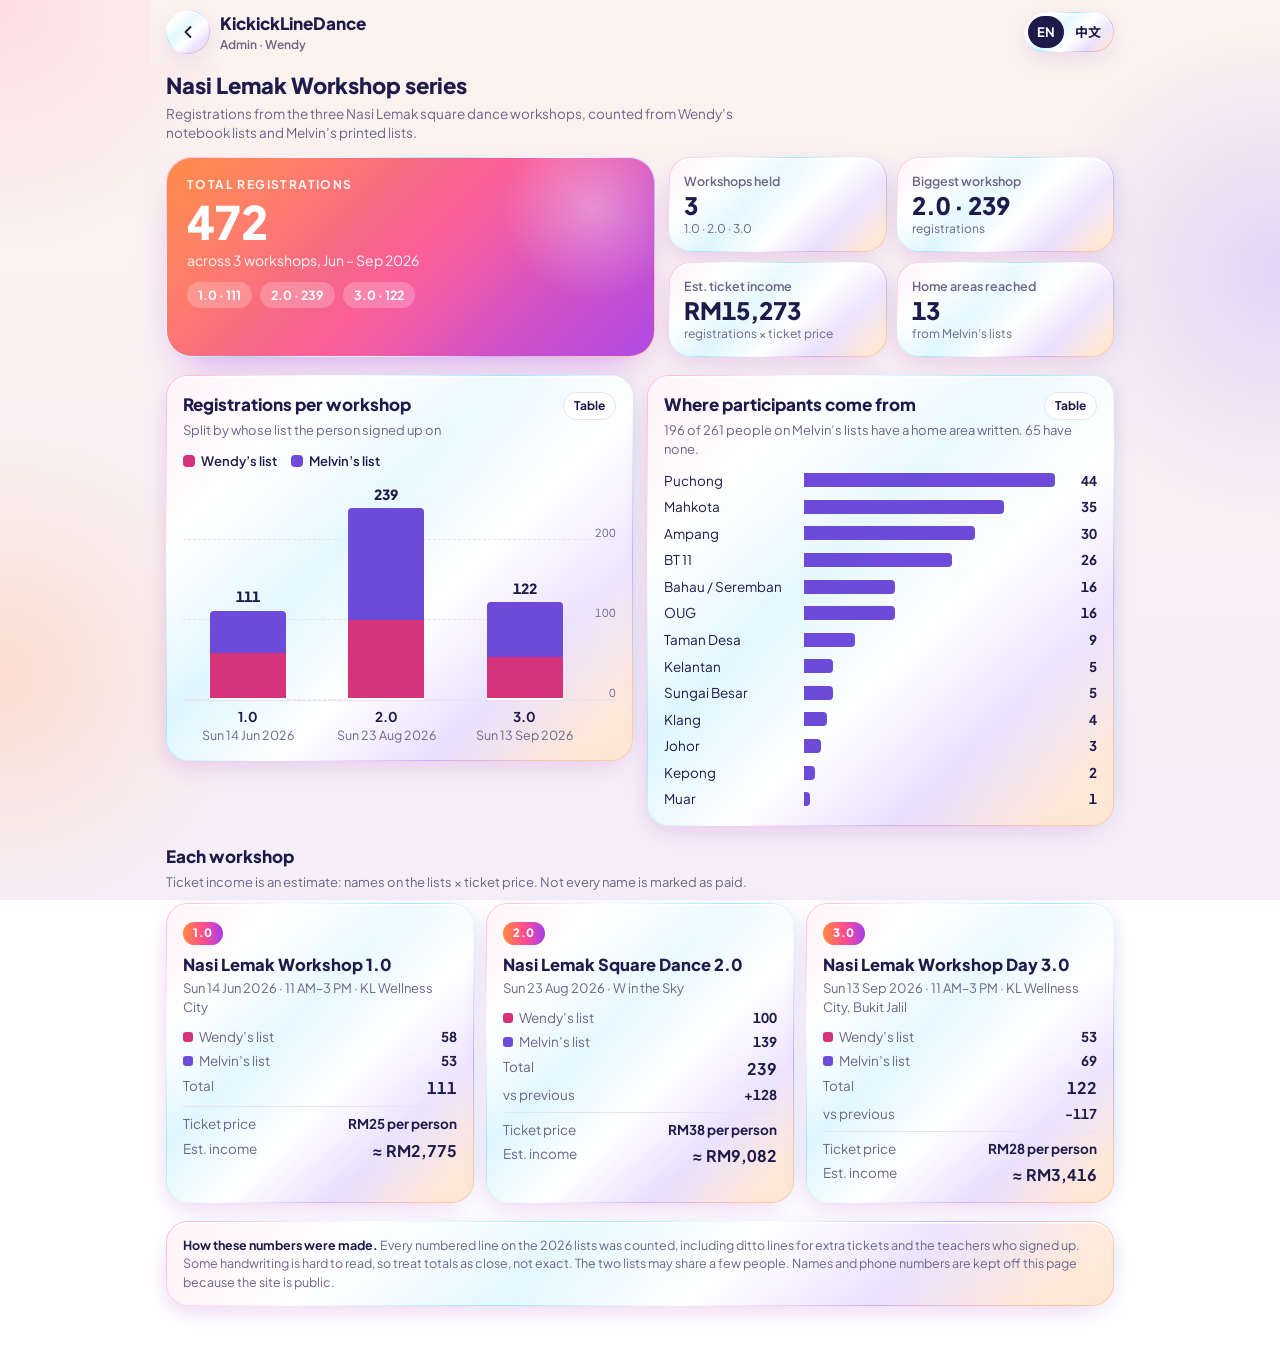
==== admin.html @ 929a5dcd "Admin dashboard: Nasi Lemak workshop series 1.0-3.0" ====
<!doctype html>
<html lang="en">
<head>
<meta charset="utf-8">
<meta name="viewport" content="width=device-width, initial-scale=1, viewport-fit=cover">
<meta name="robots" content="noindex">
<title>Admin · KickickLineDance</title>
<link rel="preconnect" href="https://fonts.googleapis.com">
<link rel="preconnect" href="https://fonts.gstatic.com" crossorigin>
<link href="https://fonts.googleapis.com/css2?family=Plus+Jakarta+Sans:wght@500;600;700;800&family=Noto+Sans+SC:wght@500;700;900&display=swap" rel="stylesheet">
<style>
/* Layout: phone-first admin column (2 columns from 900px); summary first (hero + KPI tiles), then per-event detail, then where people come from. Same glass system as the public site. */
:root{
  --ink:#1E1B4B; --muted:#6B6688; --faint:#E9E2F2;
  --rim:linear-gradient(135deg,#FFB3D6 0%,#fff 20%,#9FE6FF 40%,#fff 58%,#C9B2FF 76%,#FFC9A3 92%);
  --cta:linear-gradient(90deg,#FF8A3D 0%,#FF4F8B 50%,#A63CF0 100%);
  --s1:#D6337A;  /* Wendy's list  */
  --s2:#6D4BD8;  /* Melvin's list */
  --font:"Plus Jakarta Sans","Noto Sans SC","PingFang SC","Microsoft YaHei",system-ui,sans-serif;
}
*{box-sizing:border-box}
[hidden]{display:none!important}
html{-webkit-text-size-adjust:100%}
body{margin:0;color:var(--ink);font-family:var(--font);font-size:15px;line-height:1.45;
  background:
    radial-gradient(360px 360px at 0% 0%,rgba(255,205,215,.55),transparent 70%),
    radial-gradient(360px 360px at 100% 30%,rgba(201,178,255,.45),transparent 70%),
    radial-gradient(360px 360px at 0% 75%,rgba(255,201,163,.45),transparent 70%),
    linear-gradient(#FCF3EE,#F6EEF8);
  background-attachment:fixed;min-height:100vh}
a{color:inherit}
button{font:inherit;color:inherit;cursor:pointer}
button:focus-visible,a:focus-visible,[tabindex]:focus-visible{outline:2px solid #A63CF0;outline-offset:2px}
.app{max-width:980px;margin:0 auto;padding:0 16px 40px}
.glass,.glass-pill{border:1.3px solid transparent;
  background:linear-gradient(165deg,rgba(255,255,255,.86),rgba(255,255,255,.55)) padding-box, var(--rim) border-box;
  -webkit-backdrop-filter:blur(20px) saturate(1.5);backdrop-filter:blur(20px) saturate(1.5);
  box-shadow:inset 0 1.5px 0 0 rgba(255,255,255,.95), 0 8px 24px 0 rgba(139,92,246,.12), -8px 12px 24px -18px rgba(236,72,153,.3), 10px -4px 22px -18px rgba(6,182,212,.3)}
.glass{border-radius:22px}
.glass-pill{border-radius:999px}

header{position:sticky;top:0;z-index:20;padding:calc(10px + env(safe-area-inset-top,0px)) 0 10px;display:flex;align-items:center;gap:10px}
header::before{content:"";position:absolute;inset:0 -16px;z-index:-1;background:linear-gradient(rgba(252,243,238,.9),rgba(252,243,238,.65));-webkit-backdrop-filter:blur(14px);backdrop-filter:blur(14px)}
.back{width:44px;height:44px;display:grid;place-items:center;text-decoration:none;flex-shrink:0}
.brand{flex:1;min-width:0}
.brand b{display:block;font-size:17px;font-weight:800;white-space:nowrap;overflow:hidden;text-overflow:ellipsis}
.brand small{display:block;font-size:12px;color:var(--muted);font-weight:600}
.lang{display:flex;padding:3px;gap:2px;flex-shrink:0}
.lang button{border:0;background:transparent;font-weight:700;font-size:13px;padding:7px 9px;border-radius:999px}
.lang button[aria-pressed="true"]{background:var(--ink);color:#fff}

h1{font-size:22px;margin:6px 0 2px;font-weight:800;text-wrap:balance}
.lede{margin:0 0 14px;color:var(--muted);font-size:13.5px;max-width:62ch}
h2{font-size:17px;margin:0 0 4px;font-weight:800}
.sub{margin:0 0 12px;color:var(--muted);font-size:13px}
section{margin-top:18px}

/* hero number */
.hero{border-radius:26px;padding:18px 20px;color:#fff;position:relative;overflow:hidden;border:1.3px solid transparent;
  background:linear-gradient(135deg,rgba(255,138,61,.92),rgba(255,79,139,.9) 50%,rgba(166,60,240,.9)) padding-box,var(--rim) border-box;
  box-shadow:0 18px 40px -18px rgba(166,60,240,.55)}
.hero::after{content:"";position:absolute;right:-40px;top:-50px;width:200px;height:200px;border-radius:50%;background:radial-gradient(circle,rgba(255,255,255,.35),transparent 65%)}
.hero .k{font-size:12px;font-weight:700;letter-spacing:1.4px;text-transform:uppercase;opacity:.92}
.hero .n{font-size:46px;font-weight:800;line-height:1.05;letter-spacing:-1px;font-variant-numeric:tabular-nums;margin:4px 0}
.hero .d{font-size:14px;opacity:.95;max-width:44ch}
.chips{display:flex;gap:8px;flex-wrap:wrap;margin-top:12px}
.chips span{background:rgba(255,255,255,.22);border-radius:999px;padding:4px 11px;font-size:12.5px;font-weight:700}

.kpis{display:grid;grid-template-columns:repeat(2,minmax(0,1fr));gap:10px;margin-top:12px}
.kpi{padding:14px}
.kpi .t{font-size:12.5px;color:var(--muted);font-weight:600}
.kpi .v{font-size:24px;font-weight:800;font-variant-numeric:tabular-nums;line-height:1.15;margin-top:2px}
.kpi .s{font-size:12px;color:var(--muted)}

/* chart cards */
.card{padding:16px}
.legend{display:flex;gap:14px;flex-wrap:wrap;font-size:13px;font-weight:600;margin:0 0 10px}
.legend i{display:inline-block;width:12px;height:12px;border-radius:4px;margin-right:6px;vertical-align:-1px}
.viewtog{float:right;border:1px solid var(--faint);background:#fff;border-radius:999px;font-size:12px;font-weight:700;padding:4px 10px}

/* stacked columns: registrations per event */
.cols{display:grid;grid-template-columns:repeat(3,1fr);gap:16px;align-items:end;height:220px;padding:0 30px 0 4px;border-bottom:1px solid var(--faint);position:relative}
.cols .grid{position:absolute;left:0;right:0;border-top:1px dashed var(--faint);font-size:11px;color:var(--muted)}
.cols .grid span{position:absolute;right:0;top:-15px;font-variant-numeric:tabular-nums}
.col{display:flex;flex-direction:column;justify-content:flex-end;align-items:stretch;height:100%;position:relative;z-index:1;max-width:76px;margin:0 auto;width:100%}
.col .tot{font-size:14px;font-weight:800;text-align:center;margin-bottom:4px;font-variant-numeric:tabular-nums}
.seg{width:100%;cursor:pointer}
.seg+.seg{border-bottom:2px solid #fff}
.seg.top{border-radius:4px 4px 0 0}
.collabels{display:grid;grid-template-columns:repeat(3,1fr);gap:16px;padding:6px 30px 0 4px;text-align:center;font-size:12.5px}
.collabels b{display:block;font-size:13.5px}
.collabels span{color:var(--muted)}

/* horizontal bars: where people come from */
.bars{display:flex;flex-direction:column;gap:7px}
.bar{display:grid;grid-template-columns:132px 1fr 34px;align-items:center;gap:8px;font-size:13.5px;cursor:default}
.bar .lab{white-space:nowrap;overflow:hidden;text-overflow:ellipsis}
.bar .trk{height:14px;position:relative}
.bar .fill{height:100%;background:var(--s2);border-radius:0 4px 4px 0}
.bar .val{font-weight:700;text-align:right;font-variant-numeric:tabular-nums}
.bar:hover .fill{filter:brightness(1.12)}

/* event cards */
.events{display:grid;grid-template-columns:1fr;gap:12px}
.ev{padding:16px}
.ev .tag{display:inline-block;font-size:11.5px;font-weight:800;color:#fff;background:var(--cta);border-radius:999px;padding:3px 10px;letter-spacing:.5px}
.ev h3{margin:8px 0 2px;font-size:16.5px;font-weight:800}
.ev .meta{font-size:13px;color:var(--muted);margin:0 0 10px}
.ev dl{display:grid;grid-template-columns:1fr auto;gap:5px 10px;margin:0;font-size:13.5px}
.ev dt{color:var(--muted)}
.ev dd{margin:0;font-weight:700;text-align:right;font-variant-numeric:tabular-nums}
.ev dd.big{font-size:16px}
.ev .dot{display:inline-block;width:10px;height:10px;border-radius:3px;margin-right:6px;vertical-align:0}
.ev .rule{grid-column:1/-1;border-top:1px solid var(--faint);margin:2px 0}

table{width:100%;border-collapse:collapse;font-size:13px}
th,td{padding:6px 8px;text-align:right;border-bottom:1px solid var(--faint);font-variant-numeric:tabular-nums}
th:first-child,td:first-child{text-align:left}
.tablewrap{overflow-x:auto}

.note{font-size:12.5px;color:var(--muted);padding:14px 16px;margin-top:18px}
.note b{color:var(--ink)}
.tip{position:fixed;z-index:50;pointer-events:none;background:#1E1B4B;color:#fff;font-size:12.5px;border-radius:10px;padding:7px 10px;box-shadow:0 8px 20px rgba(0,0,0,.2);max-width:220px}
.tip b{display:block}

@media (min-width:900px){
  .top{display:grid;grid-template-columns:1.1fr 1fr;gap:14px;align-items:stretch}
  .top .kpis{margin-top:0}
  .two{display:grid;grid-template-columns:1fr 1fr;gap:14px;align-items:start}
  .events{grid-template-columns:repeat(3,1fr)}
}
</style>
</head>
<body>
<div class="app">
  <header>
    <a class="back glass-pill" href="./" aria-label="Back to site"><svg width="20" height="20" viewBox="0 0 24 24" fill="none" stroke="currentColor" stroke-width="2.2" stroke-linecap="round" stroke-linejoin="round"><path d="m15 18-6-6 6-6"/></svg></a>
    <div class="brand"><b>KickickLineDance</b><small data-t="role"></small></div>
    <div class="lang glass-pill" role="group" aria-label="Language">
      <button type="button" data-lang="en" aria-pressed="true">EN</button>
      <button type="button" data-lang="zh" aria-pressed="false">中文</button>
    </div>
  </header>

  <h1 data-t="title"></h1>
  <p class="lede" data-t="lede"></p>

  <div class="top">
    <div class="hero">
      <div class="k" data-t="heroK"></div>
      <div class="n" id="heroN"></div>
      <div class="d" data-t="heroD"></div>
      <div class="chips" id="heroChips"></div>
    </div>
    <div class="kpis" id="kpis"></div>
  </div>

  <div class="two">
    <section class="card glass" aria-labelledby="c1">
      <button class="viewtog" type="button" id="tog1" data-t="table"></button>
      <h2 id="c1" data-t="c1Title"></h2>
      <p class="sub" data-t="c1Sub"></p>
      <div class="legend" id="leg1"></div>
      <div id="chart1">
        <div class="cols" id="cols"></div>
        <div class="collabels" id="collabels"></div>
      </div>
      <div class="tablewrap" id="table1" hidden></div>
    </section>

    <section class="card glass" aria-labelledby="c2">
      <button class="viewtog" type="button" id="tog2" data-t="table"></button>
      <h2 id="c2" data-t="c2Title"></h2>
      <p class="sub" id="c2Sub"></p>
      <div class="bars" id="bars"></div>
      <div class="tablewrap" id="table2" hidden></div>
    </section>
  </div>

  <section aria-labelledby="c3">
    <h2 id="c3" data-t="c3Title"></h2>
    <p class="sub" data-t="c3Sub"></p>
    <div class="events" id="events"></div>
  </section>

  <div class="note glass" id="note"></div>
</div>
<div class="tip" id="tip" hidden></div>

<script>
(function(){
  /* Counts read from Wendy's handwritten notebooks and Melvin's printed lists (photos sent 2026-10-29).
     Only totals are published here: names and phone numbers stay off this public page. */
  var EVENTS=[
    {id:'1.0',date:'2026-06-14',price:25,wendy:58,melvin:53,
      en:{name:'Nasi Lemak Workshop 1.0',when:'Sun 14 Jun 2026 · 11 AM–3 PM',venue:'KL Wellness City'},
      zh:{name:'辣死你妈 1.0 · 广场舞体验日',when:'2026年6月14日 星期日 · 上午11点–下午3点',venue:'KL Wellness City'}},
    {id:'2.0',date:'2026-08-23',price:38,wendy:100,melvin:139,
      en:{name:'Nasi Lemak Square Dance 2.0',when:'Sun 23 Aug 2026',venue:'W in the Sky'},
      zh:{name:'辣死你妈 2.0 · 广场舞',when:'2026年8月23日 星期日',venue:'W in the Sky'}},
    {id:'3.0',date:'2026-09-13',price:28,wendy:53,melvin:69,
      en:{name:'Nasi Lemak Workshop Day 3.0',when:'Sun 13 Sep 2026 · 11 AM–3 PM',venue:'KL Wellness City, Bukit Jalil'},
      zh:{name:'辣死你妈 3.0 · 广场舞体验日',when:'2026年9月13日 星期日 · 上午11点–下午3点',venue:'KL Wellness City, Bukit Jalil'}}
  ];
  /* Home area column of Melvin's lists (Wendy's notebooks have no area column). */
  var AREAS=[
    {en:'Puchong',zh:'蒲种',n:[24,19,1]},
    {en:'Mahkota',zh:'Mahkota',n:[18,15,2]},
    {en:'Ampang',zh:'安邦',n:[0,15,15]},
    {en:'BT 11',zh:'BT 11',n:[5,12,9]},
    {en:'Bahau / Seremban',zh:'马口 / 芙蓉',n:[0,16,0]},
    {en:'OUG',zh:'OUG',n:[0,8,8]},
    {en:'Taman Desa',zh:'Taman Desa',n:[0,9,0]},
    {en:'Kelantan',zh:'吉兰丹',n:[2,0,3]},
    {en:'Sungai Besar',zh:'双溪比力',n:[0,5,0]},
    {en:'Klang',zh:'巴生',n:[4,0,0]},
    {en:'Johor',zh:'柔佛',n:[0,3,0]},
    {en:'Kepong',zh:'甲洞',n:[0,2,0]},
    {en:'Muar',zh:'麻坡',n:[0,1,0]}
  ];
  var NO_AREA=[0,34,31];

  var T={
    en:{role:'Admin · Wendy',title:'Nasi Lemak Workshop series',lede:'Registrations from the three Nasi Lemak square dance workshops, counted from Wendy’s notebook lists and Melvin’s printed lists.',
      heroK:'Total registrations',heroD:'across 3 workshops, Jun – Sep 2026',
      k1:'Workshops held',k2:'Biggest workshop',k3:'Est. ticket income',k4:'Home areas reached',
      k1s:'1.0 · 2.0 · 3.0',k2s:'registrations',k3s:'registrations × ticket price',k4s:'from Melvin’s lists',
      table:'Table',chart:'Chart',
      c1Title:'Registrations per workshop',c1Sub:'Split by whose list the person signed up on',
      wendy:'Wendy’s list',melvin:'Melvin’s list',total:'Total',event:'Workshop',
      c2Title:'Where participants come from',c2Sub:'{a} of {b} people on Melvin’s lists have a home area written. {c} have none.',area:'Area',people:'People',
      c3Title:'Each workshop',c3Sub:'Ticket income is an estimate: names on the lists × ticket price. Not every name is marked as paid.',
      price:'Ticket price',income:'Est. income',per:'per person',vs:'vs previous',
      note:'<b>How these numbers were made.</b> Every numbered line on the 2026 lists was counted, including ditto lines for extra tickets and the teachers who signed up. Some handwriting is hard to read, so treat totals as close, not exact. The two lists may share a few people. Names and phone numbers are kept off this page because the site is public.'},
    zh:{role:'管理后台 · Wendy',title:'辣死你妈 Nasi Lemak 系列活动',lede:'三场 Nasi Lemak 广场舞体验日的报名人数，根据 Wendy 的手写名单和 Melvin 的打印名单统计。',
      heroK:'总报名人数',heroD:'3 场活动，2026年6月至9月',
      k1:'已办活动',k2:'人数最多的一场',k3:'预计门票收入',k4:'学员来自的地区',
      k1s:'1.0 · 2.0 · 3.0',k2s:'人报名',k3s:'报名人数 × 票价',k4s:'根据 Melvin 的名单',
      table:'表格',chart:'图表',
      c1Title:'每场活动报名人数',c1Sub:'按报名的名单区分',
      wendy:'Wendy 的名单',melvin:'Melvin 的名单',total:'合计',event:'活动',
      c2Title:'学员来自哪里',c2Sub:'Melvin 名单上的 {b} 人中，{a} 人写了地区，{c} 人没写。',area:'地区',people:'人数',
      c3Title:'每场活动',c3Sub:'门票收入为估计：名单人数 × 票价。并非每个名字都已标记付款。',
      price:'票价',income:'预计收入',per:'每人',vs:'比上一场',
      note:'<b>数字怎么算的：</b>2026 年名单上每一行有编号的都算进去，包括多买票的重复行和报名的老师。部分手写字不易辨认，总数接近但不一定完全准确。两份名单可能有少数人重复。因为网站是公开的，名字和电话号码不放在这页。'}
  };
  var st={lang:'en'};
  try{ if(localStorage.getItem('kld_lang')==='zh') st.lang='zh'; }catch(e){}
  var fmt=function(n){ return n.toLocaleString('en-MY'); };
  function el(tag,cls,txt){ var e=document.createElement(tag); if(cls) e.className=cls; if(txt!=null) e.textContent=txt; return e; }
  var tip=document.getElementById('tip');
  function showTip(e,html){ tip.innerHTML=html; tip.hidden=false; var x=(e.clientX||0)+14, y=(e.clientY||0)+14; if(x+230>innerWidth) x=innerWidth-236; tip.style.left=x+'px'; tip.style.top=y+'px'; }
  function hideTip(){ tip.hidden=true; }
  function hover(node,html){
    node.addEventListener('mousemove',function(e){ showTip(e,html()); });
    node.addEventListener('mouseleave',hideTip);
    node.addEventListener('click',function(e){ showTip(e,html()); setTimeout(hideTip,2200); });
  }

  function render(){
    var t=T[st.lang]; document.documentElement.lang=st.lang==='zh'?'zh':'en';
    document.querySelectorAll('[data-t]').forEach(function(e){ e.textContent=t[e.getAttribute('data-t')]; });
    document.querySelectorAll('[data-lang]').forEach(function(b){ b.setAttribute('aria-pressed', b.dataset.lang===st.lang); });
    document.getElementById('note').innerHTML=t.note;

    var tot=EVENTS.map(function(e){ return e.wendy+e.melvin; });
    var grand=tot.reduce(function(a,b){return a+b;},0);
    var income=EVENTS.map(function(e,i){ return tot[i]*e.price; });
    var incomeAll=income.reduce(function(a,b){return a+b;},0);
    var big=tot.indexOf(Math.max.apply(null,tot));

    document.getElementById('heroN').textContent=fmt(grand);
    var hc=document.getElementById('heroChips'); hc.innerHTML='';
    EVENTS.forEach(function(e,i){ hc.appendChild(el('span',null,e.id+' · '+tot[i])); });

    var K=document.getElementById('kpis'); K.innerHTML='';
    [[t.k1,'3',t.k1s],[t.k2,EVENTS[big].id+' · '+tot[big],t.k2s],[t.k3,'RM'+fmt(incomeAll),t.k3s],[t.k4,String(AREAS.length),t.k4s]].forEach(function(k){
      var d=el('div','kpi glass'); d.appendChild(el('div','t',k[0])); d.appendChild(el('div','v',k[1])); d.appendChild(el('div','s',k[2])); K.appendChild(d);
    });

    /* chart 1: stacked columns */
    var leg=document.getElementById('leg1'); leg.innerHTML='';
    [['--s1',t.wendy],['--s2',t.melvin]].forEach(function(l){ var s=el('span'); var i=el('i'); i.style.background='var('+l[0]+')'; s.appendChild(i); s.appendChild(document.createTextNode(l[1])); leg.appendChild(s); });
    var max=250, cols=document.getElementById('cols'); cols.innerHTML='';
    [0,100,200].forEach(function(v){ var g=el('div','grid'); g.style.bottom=(v/max*200)+'px'; g.appendChild(el('span',null,v)); cols.appendChild(g); });
    EVENTS.forEach(function(e,i){
      var c=el('div','col'); c.appendChild(el('div','tot',tot[i]));
      var h=200; /* px of plot under the label */
      var top=el('div','seg top'); top.style.background='var(--s2)'; top.style.height=(e.melvin/max*h)+'px';
      var bot=el('div','seg'); bot.style.background='var(--s1)'; bot.style.height=(e.wendy/max*h)+'px';
      [top,bot].forEach(function(s){ hover(s,function(){ return '<b>'+e[st.lang].name+'</b>'+t.wendy+': '+e.wendy+'<br>'+t.melvin+': '+e.melvin+'<br>'+t.total+': '+tot[i]; }); });
      c.appendChild(top); c.appendChild(bot); cols.appendChild(c);
    });
    var cl=document.getElementById('collabels'); cl.innerHTML='';
    EVENTS.forEach(function(e){ var d=el('div'); d.appendChild(el('b',null,e.id)); d.appendChild(el('span',null,e[st.lang].when.split(' · ')[0])); cl.appendChild(d); });
    var tb1='<table><thead><tr><th>'+t.event+'</th><th>'+t.wendy+'</th><th>'+t.melvin+'</th><th>'+t.total+'</th></tr></thead><tbody>'+
      EVENTS.map(function(e,i){ return '<tr><td>'+e.id+'</td><td>'+e.wendy+'</td><td>'+e.melvin+'</td><td><b>'+tot[i]+'</b></td></tr>'; }).join('')+
      '<tr><td><b>'+t.total+'</b></td><td>'+EVENTS.reduce(function(a,e){return a+e.wendy;},0)+'</td><td>'+EVENTS.reduce(function(a,e){return a+e.melvin;},0)+'</td><td><b>'+grand+'</b></td></tr></tbody></table>';
    document.getElementById('table1').innerHTML=tb1;

    /* chart 2: horizontal bars, sorted */
    var rows=AREAS.map(function(a){ return {a:a,n:a.n[0]+a.n[1]+a.n[2]}; }).sort(function(x,y){ return y.n-x.n; });
    var withArea=rows.reduce(function(s,r){return s+r.n;},0), none=NO_AREA.reduce(function(a,b){return a+b;},0);
    document.getElementById('c2Sub').textContent=t.c2Sub.replace('{a}',withArea).replace('{b}',withArea+none).replace('{c}',none);
    var B=document.getElementById('bars'); B.innerHTML=''; var top=rows[0].n;
    rows.forEach(function(r){
      var row=el('div','bar'); row.appendChild(el('span','lab',r.a[st.lang]));
      var trk=el('span','trk'); var f=el('span','fill'); f.style.width=Math.max(2,r.n/top*100)+'%'; f.style.display='block'; trk.appendChild(f); row.appendChild(trk);
      row.appendChild(el('span','val',r.n));
      hover(row,function(){ return '<b>'+r.a[st.lang]+'</b>1.0: '+r.a.n[0]+' · 2.0: '+r.a.n[1]+' · 3.0: '+r.a.n[2]; });
      B.appendChild(row);
    });
    document.getElementById('table2').innerHTML='<table><thead><tr><th>'+t.area+'</th><th>1.0</th><th>2.0</th><th>3.0</th><th>'+t.people+'</th></tr></thead><tbody>'+
      rows.map(function(r){ return '<tr><td>'+r.a[st.lang]+'</td><td>'+r.a.n[0]+'</td><td>'+r.a.n[1]+'</td><td>'+r.a.n[2]+'</td><td><b>'+r.n+'</b></td></tr>'; }).join('')+'</tbody></table>';

    /* event cards */
    var E=document.getElementById('events'); E.innerHTML='';
    EVENTS.forEach(function(e,i){
      var d=e[st.lang], c=el('div','ev glass');
      c.appendChild(el('span','tag',e.id));
      c.appendChild(el('h3',null,d.name));
      c.appendChild(el('p','meta',d.when+' · '+d.venue));
      var dl=el('dl');
      function row(k,v,cls,dot){ var dt=el('dt'); if(dot){ var s=el('span','dot'); s.style.background='var('+dot+')'; dt.appendChild(s); } dt.appendChild(document.createTextNode(k)); dl.appendChild(dt); dl.appendChild(el('dd',cls||null,v)); }
      row(t.wendy,e.wendy,null,'--s1');
      row(t.melvin,e.melvin,null,'--s2');
      row(t.total,tot[i],'big');
      if(i>0){ var diff=tot[i]-tot[i-1]; row(t.vs,(diff>0?'+':'')+diff); }
      var r=el('div','rule'); dl.appendChild(r);
      row(t.price,'RM'+e.price+' '+t.per);
      row(t.income,'≈ RM'+fmt(income[i]),'big');
      c.appendChild(dl); E.appendChild(c);
    });
    setTog('tog1','chart1','table1'); setTog('tog2','bars','table2');
    try{ localStorage.setItem('kld_lang',st.lang); }catch(e){}
  }
  var showTable={tog1:false,tog2:false};
  function setTog(btn,chart,table){
    var b=document.getElementById(btn), on=showTable[btn];
    document.getElementById(chart).hidden=on; document.getElementById(table).hidden=!on;
    b.textContent=on?T[st.lang].chart:T[st.lang].table; b.setAttribute('aria-pressed',on);
  }
  ['tog1','tog2'].forEach(function(id){ document.getElementById(id).addEventListener('click',function(){ showTable[id]=!showTable[id]; setTog(id,id==='tog1'?'chart1':'bars',id==='tog1'?'table1':'table2'); }); });
  document.querySelectorAll('[data-lang]').forEach(function(b){ b.addEventListener('click',function(){ st.lang=b.dataset.lang; render(); }); });
  render();
})();
</script>
</body>
</html>
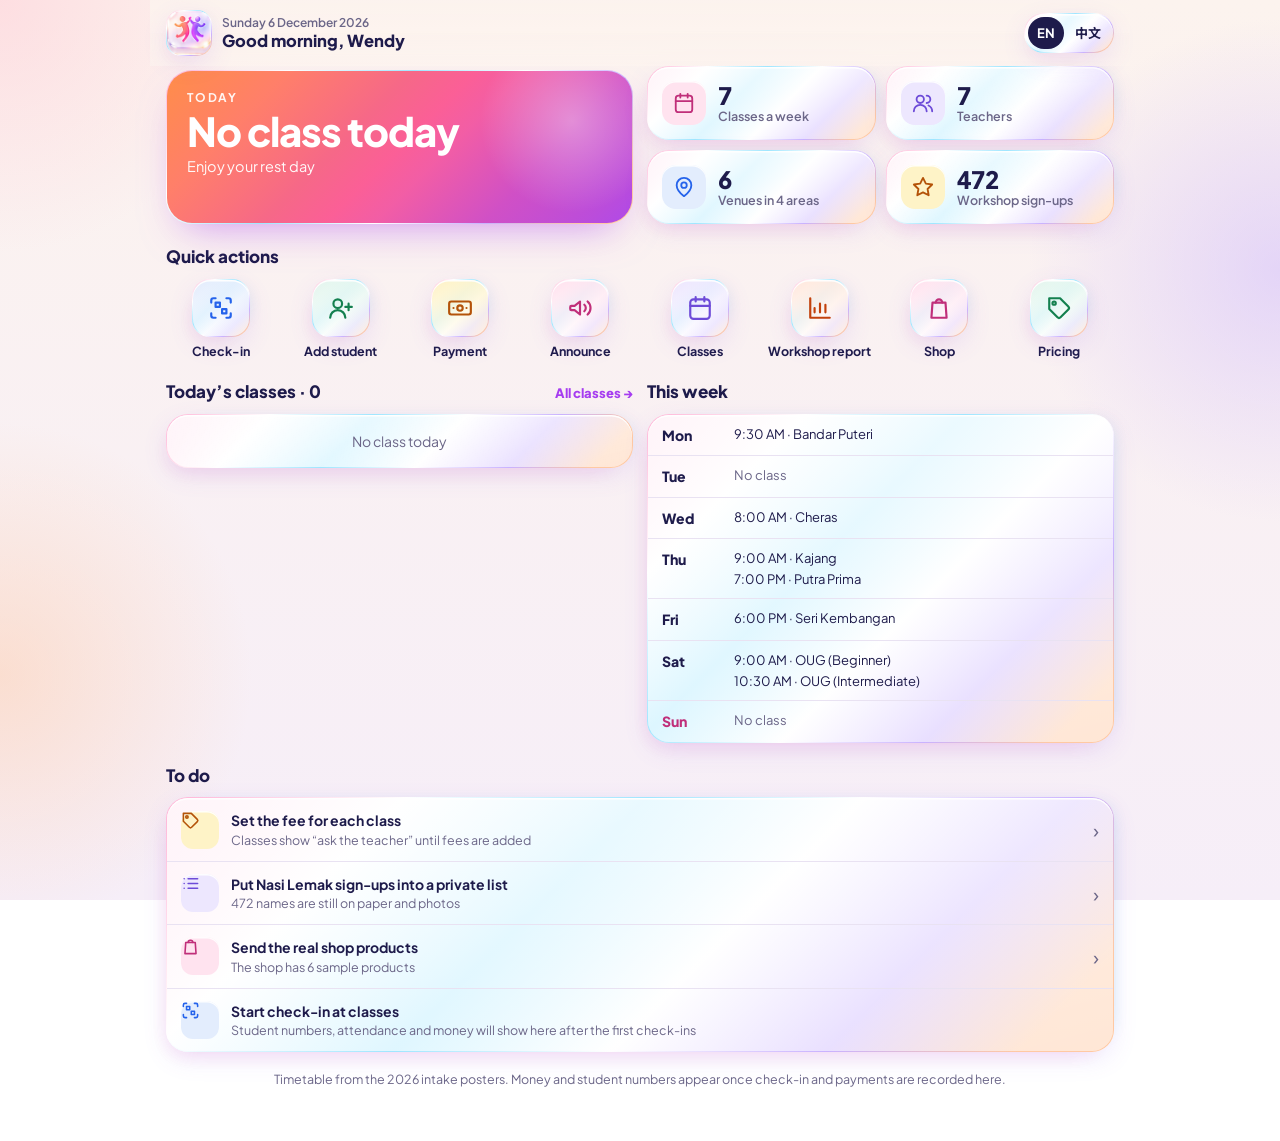
==== commit af01bc17: "Everyday admin dashboard; workshop report moved to events.html" ====
--- a/admin.html
+++ b/admin.html
@@ -9,13 +9,12 @@
 <link rel="preconnect" href="https://fonts.gstatic.com" crossorigin>
 <link href="https://fonts.googleapis.com/css2?family=Plus+Jakarta+Sans:wght@500;600;700;800&family=Noto+Sans+SC:wght@500;700;900&display=swap" rel="stylesheet">
 <style>
-/* Layout: phone-first admin column (2 columns from 900px); summary first (hero + KPI tiles), then per-event detail, then where people come from. Same glass system as the public site. */
+/* Layout: Wendy's everyday admin home, phone first (2 columns from 900px): today hero → key numbers → quick actions → today's classes → this week → to-do. Same glass system as the public site. */
 :root{
   --ink:#1E1B4B; --muted:#6B6688; --faint:#E9E2F2;
   --rim:linear-gradient(135deg,#FFB3D6 0%,#fff 20%,#9FE6FF 40%,#fff 58%,#C9B2FF 76%,#FFC9A3 92%);
   --cta:linear-gradient(90deg,#FF8A3D 0%,#FF4F8B 50%,#A63CF0 100%);
-  --s1:#D6337A;  /* Wendy's list  */
-  --s2:#6D4BD8;  /* Melvin's list */
+  --good:#1FA971; --goodbg:#E3F6EE; --live:#2563EB; --livebg:#E3EDFD; --warn:#B45309; --warnbg:#FEF3C7;
   --font:"Plus Jakarta Sans","Noto Sans SC","PingFang SC","Microsoft YaHei",system-ui,sans-serif;
 }
 *{box-sizing:border-box}
@@ -30,7 +29,7 @@
   background-attachment:fixed;min-height:100vh}
 a{color:inherit}
 button{font:inherit;color:inherit;cursor:pointer}
-button:focus-visible,a:focus-visible,[tabindex]:focus-visible{outline:2px solid #A63CF0;outline-offset:2px}
+button:focus-visible,a:focus-visible{outline:2px solid #A63CF0;outline-offset:2px}
 .app{max-width:980px;margin:0 auto;padding:0 16px 40px}
 .glass,.glass-pill{border:1.3px solid transparent;
   background:linear-gradient(165deg,rgba(255,255,255,.86),rgba(255,255,255,.55)) padding-box, var(--rim) border-box;
@@ -41,306 +40,253 @@
 
 header{position:sticky;top:0;z-index:20;padding:calc(10px + env(safe-area-inset-top,0px)) 0 10px;display:flex;align-items:center;gap:10px}
 header::before{content:"";position:absolute;inset:0 -16px;z-index:-1;background:linear-gradient(rgba(252,243,238,.9),rgba(252,243,238,.65));-webkit-backdrop-filter:blur(14px);backdrop-filter:blur(14px)}
-.back{width:44px;height:44px;display:grid;place-items:center;text-decoration:none;flex-shrink:0}
-.brand{flex:1;min-width:0}
-.brand b{display:block;font-size:17px;font-weight:800;white-space:nowrap;overflow:hidden;text-overflow:ellipsis}
-.brand small{display:block;font-size:12px;color:var(--muted);font-weight:600}
+.logo{width:46px;height:46px;border-radius:15px;overflow:hidden;flex-shrink:0;display:block}
+.logo img{width:100%;height:100%;object-fit:cover}
+.who{flex:1;min-width:0}
+.who small{display:block;font-size:12px;color:var(--muted);font-weight:600}
+.who b{display:block;font-size:16.5px;font-weight:800;line-height:1.25}
 .lang{display:flex;padding:3px;gap:2px;flex-shrink:0}
 .lang button{border:0;background:transparent;font-weight:700;font-size:13px;padding:7px 9px;border-radius:999px}
 .lang button[aria-pressed="true"]{background:var(--ink);color:#fff}
 
-h1{font-size:22px;margin:6px 0 2px;font-weight:800;text-wrap:balance}
-.lede{margin:0 0 14px;color:var(--muted);font-size:13.5px;max-width:62ch}
-h2{font-size:17px;margin:0 0 4px;font-weight:800}
-.sub{margin:0 0 12px;color:var(--muted);font-size:13px}
-section{margin-top:18px}
-
-/* hero number */
-.hero{border-radius:26px;padding:18px 20px;color:#fff;position:relative;overflow:hidden;border:1.3px solid transparent;
+section{margin-top:20px}
+.sh{display:flex;align-items:baseline;justify-content:space-between;margin-bottom:10px;gap:10px}
+.sh h2{font-size:17px;margin:0;font-weight:800}
+.sh a{font-size:13px;font-weight:800;color:#A63CF0;text-decoration:none;white-space:nowrap}
+
+/* today hero */
+.hero{border-radius:26px;padding:18px 20px;color:#fff;position:relative;overflow:hidden;border:1.3px solid transparent;margin-top:4px;
   background:linear-gradient(135deg,rgba(255,138,61,.92),rgba(255,79,139,.9) 50%,rgba(166,60,240,.9)) padding-box,var(--rim) border-box;
   box-shadow:0 18px 40px -18px rgba(166,60,240,.55)}
 .hero::after{content:"";position:absolute;right:-40px;top:-50px;width:200px;height:200px;border-radius:50%;background:radial-gradient(circle,rgba(255,255,255,.35),transparent 65%)}
 .hero .k{font-size:12px;font-weight:700;letter-spacing:1.4px;text-transform:uppercase;opacity:.92}
-.hero .n{font-size:46px;font-weight:800;line-height:1.05;letter-spacing:-1px;font-variant-numeric:tabular-nums;margin:4px 0}
-.hero .d{font-size:14px;opacity:.95;max-width:44ch}
-.chips{display:flex;gap:8px;flex-wrap:wrap;margin-top:12px}
-.chips span{background:rgba(255,255,255,.22);border-radius:999px;padding:4px 11px;font-size:12.5px;font-weight:700}
+.hero .n{font-size:40px;font-weight:800;line-height:1.05;letter-spacing:-1px;margin:4px 0;font-variant-numeric:tabular-nums}
+.hero .d{font-size:14.5px;opacity:.96;position:relative}
+.hero .next{margin-top:12px;display:inline-flex;gap:8px;align-items:center;background:rgba(255,255,255,.22);border-radius:999px;padding:6px 12px;font-size:13px;font-weight:700;position:relative}
 
 .kpis{display:grid;grid-template-columns:repeat(2,minmax(0,1fr));gap:10px;margin-top:12px}
-.kpi{padding:14px}
-.kpi .t{font-size:12.5px;color:var(--muted);font-weight:600}
-.kpi .v{font-size:24px;font-weight:800;font-variant-numeric:tabular-nums;line-height:1.15;margin-top:2px}
-.kpi .s{font-size:12px;color:var(--muted)}
-
-/* chart cards */
-.card{padding:16px}
-.legend{display:flex;gap:14px;flex-wrap:wrap;font-size:13px;font-weight:600;margin:0 0 10px}
-.legend i{display:inline-block;width:12px;height:12px;border-radius:4px;margin-right:6px;vertical-align:-1px}
-.viewtog{float:right;border:1px solid var(--faint);background:#fff;border-radius:999px;font-size:12px;font-weight:700;padding:4px 10px}
-
-/* stacked columns: registrations per event */
-.cols{display:grid;grid-template-columns:repeat(3,1fr);gap:16px;align-items:end;height:220px;padding:0 30px 0 4px;border-bottom:1px solid var(--faint);position:relative}
-.cols .grid{position:absolute;left:0;right:0;border-top:1px dashed var(--faint);font-size:11px;color:var(--muted)}
-.cols .grid span{position:absolute;right:0;top:-15px;font-variant-numeric:tabular-nums}
-.col{display:flex;flex-direction:column;justify-content:flex-end;align-items:stretch;height:100%;position:relative;z-index:1;max-width:76px;margin:0 auto;width:100%}
-.col .tot{font-size:14px;font-weight:800;text-align:center;margin-bottom:4px;font-variant-numeric:tabular-nums}
-.seg{width:100%;cursor:pointer}
-.seg+.seg{border-bottom:2px solid #fff}
-.seg.top{border-radius:4px 4px 0 0}
-.collabels{display:grid;grid-template-columns:repeat(3,1fr);gap:16px;padding:6px 30px 0 4px;text-align:center;font-size:12.5px}
-.collabels b{display:block;font-size:13.5px}
-.collabels span{color:var(--muted)}
-
-/* horizontal bars: where people come from */
-.bars{display:flex;flex-direction:column;gap:7px}
-.bar{display:grid;grid-template-columns:132px 1fr 34px;align-items:center;gap:8px;font-size:13.5px;cursor:default}
-.bar .lab{white-space:nowrap;overflow:hidden;text-overflow:ellipsis}
-.bar .trk{height:14px;position:relative}
-.bar .fill{height:100%;background:var(--s2);border-radius:0 4px 4px 0}
-.bar .val{font-weight:700;text-align:right;font-variant-numeric:tabular-nums}
-.bar:hover .fill{filter:brightness(1.12)}
-
-/* event cards */
-.events{display:grid;grid-template-columns:1fr;gap:12px}
-.ev{padding:16px}
-.ev .tag{display:inline-block;font-size:11.5px;font-weight:800;color:#fff;background:var(--cta);border-radius:999px;padding:3px 10px;letter-spacing:.5px}
-.ev h3{margin:8px 0 2px;font-size:16.5px;font-weight:800}
-.ev .meta{font-size:13px;color:var(--muted);margin:0 0 10px}
-.ev dl{display:grid;grid-template-columns:1fr auto;gap:5px 10px;margin:0;font-size:13.5px}
-.ev dt{color:var(--muted)}
-.ev dd{margin:0;font-weight:700;text-align:right;font-variant-numeric:tabular-nums}
-.ev dd.big{font-size:16px}
-.ev .dot{display:inline-block;width:10px;height:10px;border-radius:3px;margin-right:6px;vertical-align:0}
-.ev .rule{grid-column:1/-1;border-top:1px solid var(--faint);margin:2px 0}
-
-table{width:100%;border-collapse:collapse;font-size:13px}
-th,td{padding:6px 8px;text-align:right;border-bottom:1px solid var(--faint);font-variant-numeric:tabular-nums}
-th:first-child,td:first-child{text-align:left}
-.tablewrap{overflow-x:auto}
-
-.note{font-size:12.5px;color:var(--muted);padding:14px 16px;margin-top:18px}
-.note b{color:var(--ink)}
-.tip{position:fixed;z-index:50;pointer-events:none;background:#1E1B4B;color:#fff;font-size:12.5px;border-radius:10px;padding:7px 10px;box-shadow:0 8px 20px rgba(0,0,0,.2);max-width:220px}
-.tip b{display:block}
+.kpi{padding:14px;display:flex;gap:12px;align-items:center;text-decoration:none}
+.ic{width:44px;height:44px;border-radius:14px;display:grid;place-items:center;flex-shrink:0;box-shadow:inset 0 1.5px 0 rgba(255,255,255,.9)}
+.ic svg{width:22px;height:22px}
+.kpi .v{font-size:24px;font-weight:800;line-height:1.1;font-variant-numeric:tabular-nums}
+.kpi .t{font-size:12.5px;color:var(--muted);font-weight:600;line-height:1.3}
+
+/* quick actions */
+.qa{display:grid;grid-template-columns:repeat(4,minmax(0,1fr));gap:10px}
+.qa a,.qa button{border:0;background:transparent;text-decoration:none;display:flex;flex-direction:column;align-items:center;gap:7px;font-size:12.5px;font-weight:700;text-align:center;line-height:1.25;padding:0}
+.qa .tile{width:58px;height:58px;border-radius:18px;display:grid;place-items:center;border:1.3px solid transparent}
+.qa .tile svg{width:26px;height:26px}
+
+/* class lists */
+.list{display:flex;flex-direction:column}
+.row{display:grid;grid-template-columns:62px 1fr auto;gap:10px;align-items:center;padding:12px 14px;border-bottom:1px solid var(--faint)}
+.row:last-child{border-bottom:0}
+.time{text-align:center;line-height:1.1}
+.time b{display:block;font-size:16px;font-variant-numeric:tabular-nums}
+.time span{font-size:11.5px;color:var(--muted)}
+.cls{min-width:0}
+.cls b{display:block;font-size:14.5px;line-height:1.3}
+.cls span{display:block;font-size:12.5px;color:var(--muted);white-space:nowrap;overflow:hidden;text-overflow:ellipsis}
+.st{font-size:12px;font-weight:800;border-radius:999px;padding:4px 10px;white-space:nowrap}
+.st.done{background:#EEEAF4;color:var(--muted)}
+.st.live{background:var(--goodbg);color:var(--good)}
+.st.soon{background:var(--livebg);color:var(--live)}
+.empty{padding:16px;color:var(--muted);font-size:14px;text-align:center}
+
+.week .day{padding:10px 14px;border-bottom:1px solid var(--faint);display:grid;grid-template-columns:62px 1fr;gap:10px;align-items:start}
+.week .day:last-child{border-bottom:0}
+.week .dn{font-weight:800;font-size:14px}
+.week .dn.today{color:#C02F7A}
+.week .ds{font-size:13px;display:flex;flex-direction:column;gap:2px}
+.week .ds span{color:var(--muted)}
+
+/* to-do */
+.todo{display:flex;gap:12px;align-items:center;padding:12px 14px;border-bottom:1px solid var(--faint);text-decoration:none}
+.todo:last-child{border-bottom:0}
+.todo .ic{width:38px;height:38px;border-radius:12px}
+.todo .ic svg{width:19px;height:19px}
+.todo div{flex:1;min-width:0}
+.todo b{display:block;font-size:14px}
+.todo span{display:block;font-size:12.5px;color:var(--muted)}
+.todo i{font-style:normal;font-size:20px;color:var(--muted)}
+
+.foot{margin-top:18px;font-size:12.5px;color:var(--muted);text-align:center}
+.toast{position:fixed;left:50%;bottom:30px;transform:translateX(-50%);background:var(--ink);color:#fff;padding:10px 16px;border-radius:999px;font-weight:700;font-size:14px;z-index:40}
 
 @media (min-width:900px){
-  .top{display:grid;grid-template-columns:1.1fr 1fr;gap:14px;align-items:stretch}
+  .top{display:grid;grid-template-columns:1fr 1fr;gap:14px;align-items:stretch}
   .top .kpis{margin-top:0}
   .two{display:grid;grid-template-columns:1fr 1fr;gap:14px;align-items:start}
-  .events{grid-template-columns:repeat(3,1fr)}
+  .qa{grid-template-columns:repeat(8,minmax(0,1fr))}
 }
 </style>
 </head>
 <body>
 <div class="app">
   <header>
-    <a class="back glass-pill" href="./" aria-label="Back to site"><svg width="20" height="20" viewBox="0 0 24 24" fill="none" stroke="currentColor" stroke-width="2.2" stroke-linecap="round" stroke-linejoin="round"><path d="m15 18-6-6 6-6"/></svg></a>
-    <div class="brand"><b>KickickLineDance</b><small data-t="role"></small></div>
+    <a class="logo glass" href="./" aria-label="Public site"><img src="app-logo.png" alt=""></a>
+    <div class="who"><small id="today"></small><b data-t="hello"></b></div>
     <div class="lang glass-pill" role="group" aria-label="Language">
       <button type="button" data-lang="en" aria-pressed="true">EN</button>
       <button type="button" data-lang="zh" aria-pressed="false">中文</button>
     </div>
   </header>
 
-  <h1 data-t="title"></h1>
-  <p class="lede" data-t="lede"></p>
-
   <div class="top">
     <div class="hero">
       <div class="k" data-t="heroK"></div>
       <div class="n" id="heroN"></div>
-      <div class="d" data-t="heroD"></div>
-      <div class="chips" id="heroChips"></div>
+      <div class="d" id="heroD"></div>
+      <div class="next" id="heroNext"></div>
     </div>
     <div class="kpis" id="kpis"></div>
   </div>
 
+  <section>
+    <div class="sh"><h2 data-t="qaTitle"></h2></div>
+    <div class="qa" id="qa"></div>
+  </section>
+
   <div class="two">
-    <section class="card glass" aria-labelledby="c1">
-      <button class="viewtog" type="button" id="tog1" data-t="table"></button>
-      <h2 id="c1" data-t="c1Title"></h2>
-      <p class="sub" data-t="c1Sub"></p>
-      <div class="legend" id="leg1"></div>
-      <div id="chart1">
-        <div class="cols" id="cols"></div>
-        <div class="collabels" id="collabels"></div>
-      </div>
-      <div class="tablewrap" id="table1" hidden></div>
+    <section>
+      <div class="sh"><h2 id="todayTitle"></h2><a href="classes.html" data-t="allClasses"></a></div>
+      <div class="glass list" id="todayList"></div>
     </section>
-
-    <section class="card glass" aria-labelledby="c2">
-      <button class="viewtog" type="button" id="tog2" data-t="table"></button>
-      <h2 id="c2" data-t="c2Title"></h2>
-      <p class="sub" id="c2Sub"></p>
-      <div class="bars" id="bars"></div>
-      <div class="tablewrap" id="table2" hidden></div>
+    <section>
+      <div class="sh"><h2 data-t="weekTitle"></h2></div>
+      <div class="glass week" id="week"></div>
     </section>
   </div>
 
-  <section aria-labelledby="c3">
-    <h2 id="c3" data-t="c3Title"></h2>
-    <p class="sub" data-t="c3Sub"></p>
-    <div class="events" id="events"></div>
+  <section>
+    <div class="sh"><h2 data-t="todoTitle"></h2></div>
+    <div class="glass" id="todo"></div>
   </section>
 
-  <div class="note glass" id="note"></div>
+  <p class="foot" data-t="foot"></p>
 </div>
-<div class="tip" id="tip" hidden></div>
+<div class="toast" id="toast" hidden></div>
 
 <script>
 (function(){
-  /* Counts read from Wendy's handwritten notebooks and Melvin's printed lists (photos sent 2026-10-29).
-     Only totals are published here: names and phone numbers stay off this public page. */
-  var EVENTS=[
-    {id:'1.0',date:'2026-06-14',price:25,wendy:58,melvin:53,
-      en:{name:'Nasi Lemak Workshop 1.0',when:'Sun 14 Jun 2026 · 11 AM–3 PM',venue:'KL Wellness City'},
-      zh:{name:'辣死你妈 1.0 · 广场舞体验日',when:'2026年6月14日 星期日 · 上午11点–下午3点',venue:'KL Wellness City'}},
-    {id:'2.0',date:'2026-08-23',price:38,wendy:100,melvin:139,
-      en:{name:'Nasi Lemak Square Dance 2.0',when:'Sun 23 Aug 2026',venue:'W in the Sky'},
-      zh:{name:'辣死你妈 2.0 · 广场舞',when:'2026年8月23日 星期日',venue:'W in the Sky'}},
-    {id:'3.0',date:'2026-09-13',price:28,wendy:53,melvin:69,
-      en:{name:'Nasi Lemak Workshop Day 3.0',when:'Sun 13 Sep 2026 · 11 AM–3 PM',venue:'KL Wellness City, Bukit Jalil'},
-      zh:{name:'辣死你妈 3.0 · 广场舞体验日',when:'2026年9月13日 星期日 · 上午11点–下午3点',venue:'KL Wellness City, Bukit Jalil'}}
+  /* Real weekly timetable (from the intake posters). day: 0=Sun … 6=Sat; end null = not on the poster. */
+  var CLASSES=[
+    {day:1,start:'09:30',end:'11:00',en:['Square Dance · Bandar Puteri','Tip Tap Toe Fitness Studio · Ann Soh & Wendy Loh'],zh:['广场舞 · Bandar Puteri','Tip Tap Toe Fitness Studio · 猫妹 Ann Soh & 猫姐 Wendy']},
+    {day:3,start:'08:00',end:'09:30',en:['Square Dance · Cheras','Komune Living, Tasik Permaisuri · Wendy Loh & Adelyn Pong'],zh:['广场舞 · 蕉赖','Komune Living, Tasik Permaisuri · 猫姐 Wendy & Adelyn Pong']},
+    {day:4,start:'09:00',end:null,en:['Square Dance · Kajang','Kajang Hokkien Association · Jane Tang'],zh:['广场舞 · 加影','加影福建会馆 · Jane Tang 老师']},
+    {day:4,start:'19:00',end:'20:30',en:['Square Dance · Putra Prima','X2 Residency sky lounge · Wiwien Loh & Ann Soh'],zh:['广场舞 · Putra Prima','X2 Residency 空中会所 · Wiwien Loh & Ann Soh']},
+    {day:5,start:'18:00',end:'19:30',en:['Square Dance · Seri Kembangan','Dewan Dr. George Lim Ah Soo · Melvin Tan & Wendy Loh'],zh:['广场舞 · Seri Kembangan','Dewan Dr. George Lim Ah Soo · 猫哥 Melvin & Wendy']},
+    {day:6,start:'09:00',end:'10:30',en:['Square Dance · OUG (Beginner)','Dewan Komuniti OUG · Wendy Loh & Rowena Hu'],zh:['广场舞 · OUG（初级）','华联会所 · Wendy Loh & Rowena Hu']},
+    {day:6,start:'10:30',end:'12:00',en:['Square Dance · OUG (Intermediate)','Dewan Komuniti OUG · Wendy Loh & Rowena Hu'],zh:['广场舞 · OUG（中级）','华联会所 · Wendy Loh & Rowena Hu']}
   ];
-  /* Home area column of Melvin's lists (Wendy's notebooks have no area column). */
-  var AREAS=[
-    {en:'Puchong',zh:'蒲种',n:[24,19,1]},
-    {en:'Mahkota',zh:'Mahkota',n:[18,15,2]},
-    {en:'Ampang',zh:'安邦',n:[0,15,15]},
-    {en:'BT 11',zh:'BT 11',n:[5,12,9]},
-    {en:'Bahau / Seremban',zh:'马口 / 芙蓉',n:[0,16,0]},
-    {en:'OUG',zh:'OUG',n:[0,8,8]},
-    {en:'Taman Desa',zh:'Taman Desa',n:[0,9,0]},
-    {en:'Kelantan',zh:'吉兰丹',n:[2,0,3]},
-    {en:'Sungai Besar',zh:'双溪比力',n:[0,5,0]},
-    {en:'Klang',zh:'巴生',n:[4,0,0]},
-    {en:'Johor',zh:'柔佛',n:[0,3,0]},
-    {en:'Kepong',zh:'甲洞',n:[0,2,0]},
-    {en:'Muar',zh:'麻坡',n:[0,1,0]}
-  ];
-  var NO_AREA=[0,34,31];
-
+  var TEACHERS=7, VENUES=6, AREAS=4, EVENT_REG=472;
+  var ICONS={
+    cal:'<svg viewBox="0 0 24 24" fill="none" stroke="currentColor" stroke-width="2" stroke-linecap="round" stroke-linejoin="round"><rect x="3" y="4" width="18" height="18" rx="3"/><path d="M16 2v4M8 2v4M3 10h18"/></svg>',
+    users:'<svg viewBox="0 0 24 24" fill="none" stroke="currentColor" stroke-width="2" stroke-linecap="round" stroke-linejoin="round"><circle cx="9" cy="8" r="4"/><path d="M2 21a7 7 0 0 1 14 0"/><path d="M16 4a4 4 0 0 1 0 8M22 21a7 7 0 0 0-4-6.3"/></svg>',
+    pin:'<svg viewBox="0 0 24 24" fill="none" stroke="currentColor" stroke-width="2" stroke-linecap="round" stroke-linejoin="round"><path d="M20 10c0 6-8 12-8 12s-8-6-8-12a8 8 0 0 1 16 0Z"/><circle cx="12" cy="10" r="3"/></svg>',
+    star:'<svg viewBox="0 0 24 24" fill="none" stroke="currentColor" stroke-width="2" stroke-linecap="round" stroke-linejoin="round"><path d="m12 2 3.1 6.3 6.9 1-5 4.9 1.2 6.8L12 17.8 5.8 21l1.2-6.8-5-4.9 6.9-1z"/></svg>',
+    qr:'<svg viewBox="0 0 24 24" fill="none" stroke="currentColor" stroke-width="2" stroke-linecap="round" stroke-linejoin="round"><path d="M3 7V5a2 2 0 0 1 2-2h2M17 3h2a2 2 0 0 1 2 2v2M21 17v2a2 2 0 0 1-2 2h-2M7 21H5a2 2 0 0 1-2-2v-2"/><rect x="7" y="7" width="4" height="4"/><rect x="13" y="13" width="4" height="4"/></svg>',
+    plus:'<svg viewBox="0 0 24 24" fill="none" stroke="currentColor" stroke-width="2" stroke-linecap="round" stroke-linejoin="round"><circle cx="9" cy="8" r="4"/><path d="M2 21a7 7 0 0 1 14 0M19 8v6M16 11h6"/></svg>',
+    cash:'<svg viewBox="0 0 24 24" fill="none" stroke="currentColor" stroke-width="2" stroke-linecap="round" stroke-linejoin="round"><rect x="2" y="6" width="20" height="12" rx="2"/><circle cx="12" cy="12" r="2.5"/><path d="M6 12h.01M18 12h.01"/></svg>',
+    chart:'<svg viewBox="0 0 24 24" fill="none" stroke="currentColor" stroke-width="2" stroke-linecap="round" stroke-linejoin="round"><path d="M3 3v18h18"/><path d="M7 16v-4M12 16V8M17 16v-7"/></svg>',
+    mega:'<svg viewBox="0 0 24 24" fill="none" stroke="currentColor" stroke-width="2" stroke-linecap="round" stroke-linejoin="round"><path d="M3 11v2a1 1 0 0 0 1 1h3l5 4V6L7 10H4a1 1 0 0 0-1 1Z"/><path d="M16 9a4 4 0 0 1 0 6M19 6a8 8 0 0 1 0 12"/></svg>',
+    bag:'<svg viewBox="0 0 24 24" fill="none" stroke="currentColor" stroke-width="2" stroke-linecap="round" stroke-linejoin="round"><path d="M6 7h12l1 14H5z"/><path d="M9 7a3 3 0 0 1 6 0"/></svg>',
+    tag:'<svg viewBox="0 0 24 24" fill="none" stroke="currentColor" stroke-width="2" stroke-linecap="round" stroke-linejoin="round"><path d="M20.6 13.4 13.4 20.6a2 2 0 0 1-2.8 0L3 13V3h10l7.6 7.6a2 2 0 0 1 0 2.8Z"/><circle cx="7.5" cy="7.5" r="1.5"/></svg>',
+    list:'<svg viewBox="0 0 24 24" fill="none" stroke="currentColor" stroke-width="2" stroke-linecap="round" stroke-linejoin="round"><path d="M9 6h12M9 12h12M9 18h12M4 6h.01M4 12h.01M4 18h.01"/></svg>'
+  };
+  var TINT={pink:['#FFE3EF','#C02F7A'],violet:['#EDE7FE','#6D4BD8'],blue:['#E3EDFD','#2563EB'],green:['#E3F6EE','#14804F'],amber:['#FEF3C7','#B45309'],peach:['#FFE9DE','#C2410C']};
   var T={
-    en:{role:'Admin · Wendy',title:'Nasi Lemak Workshop series',lede:'Registrations from the three Nasi Lemak square dance workshops, counted from Wendy’s notebook lists and Melvin’s printed lists.',
-      heroK:'Total registrations',heroD:'across 3 workshops, Jun – Sep 2026',
-      k1:'Workshops held',k2:'Biggest workshop',k3:'Est. ticket income',k4:'Home areas reached',
-      k1s:'1.0 · 2.0 · 3.0',k2s:'registrations',k3s:'registrations × ticket price',k4s:'from Melvin’s lists',
-      table:'Table',chart:'Chart',
-      c1Title:'Registrations per workshop',c1Sub:'Split by whose list the person signed up on',
-      wendy:'Wendy’s list',melvin:'Melvin’s list',total:'Total',event:'Workshop',
-      c2Title:'Where participants come from',c2Sub:'{a} of {b} people on Melvin’s lists have a home area written. {c} have none.',area:'Area',people:'People',
-      c3Title:'Each workshop',c3Sub:'Ticket income is an estimate: names on the lists × ticket price. Not every name is marked as paid.',
-      price:'Ticket price',income:'Est. income',per:'per person',vs:'vs previous',
-      note:'<b>How these numbers were made.</b> Every numbered line on the 2026 lists was counted, including ditto lines for extra tickets and the teachers who signed up. Some handwriting is hard to read, so treat totals as close, not exact. The two lists may share a few people. Names and phone numbers are kept off this page because the site is public.'},
-    zh:{role:'管理后台 · Wendy',title:'辣死你妈 Nasi Lemak 系列活动',lede:'三场 Nasi Lemak 广场舞体验日的报名人数，根据 Wendy 的手写名单和 Melvin 的打印名单统计。',
-      heroK:'总报名人数',heroD:'3 场活动，2026年6月至9月',
-      k1:'已办活动',k2:'人数最多的一场',k3:'预计门票收入',k4:'学员来自的地区',
-      k1s:'1.0 · 2.0 · 3.0',k2s:'人报名',k3s:'报名人数 × 票价',k4s:'根据 Melvin 的名单',
-      table:'表格',chart:'图表',
-      c1Title:'每场活动报名人数',c1Sub:'按报名的名单区分',
-      wendy:'Wendy 的名单',melvin:'Melvin 的名单',total:'合计',event:'活动',
-      c2Title:'学员来自哪里',c2Sub:'Melvin 名单上的 {b} 人中，{a} 人写了地区，{c} 人没写。',area:'地区',people:'人数',
-      c3Title:'每场活动',c3Sub:'门票收入为估计：名单人数 × 票价。并非每个名字都已标记付款。',
-      price:'票价',income:'预计收入',per:'每人',vs:'比上一场',
-      note:'<b>数字怎么算的：</b>2026 年名单上每一行有编号的都算进去，包括多买票的重复行和报名的老师。部分手写字不易辨认，总数接近但不一定完全准确。两份名单可能有少数人重复。因为网站是公开的，名字和电话号码不放在这页。'}
+    en:{hello:'Good morning, Wendy',hello2:'Good afternoon, Wendy',hello3:'Good evening, Wendy',
+      heroK:'Today',classesToday:'{n} classes today',noneToday:'No class today',restDay:'Enjoy your rest day',
+      next:'Next: {t} · {c}',allDone:'All of today’s classes are done',
+      k1:'Classes a week',k2:'Teachers',k3:'Venues in {a} areas',k4:'Workshop sign-ups',
+      qaTitle:'Quick actions',qa:['Check-in','Add student','Payment','Announce','Classes','Workshop report','Shop','Pricing'],
+      todayTitle:'Today’s classes',allClasses:'All classes →',done:'Done',live:'On now',soon:'Later',
+      weekTitle:'This week',todoTitle:'To do',
+      todo:[['Set the fee for each class','Classes show “ask the teacher” until fees are added','tag','amber','classes.html'],
+            ['Put Nasi Lemak sign-ups into a private list','472 names are still on paper and photos','list','violet','events.html'],
+            ['Send the real shop products','The shop has 6 sample products','bag','pink','products.html'],
+            ['Start check-in at classes','Student numbers, attendance and money will show here after the first check-ins','qr','blue',null]],
+      foot:'Timetable from the 2026 intake posters. Money and student numbers appear once check-in and payments are recorded here.',
+      days:['Sun','Mon','Tue','Wed','Thu','Fri','Sat'],noClass:'No class',soonToast:'Coming soon',am:'AM',pm:'PM'},
+    zh:{hello:'早安，Wendy',hello2:'午安，Wendy',hello3:'晚上好，Wendy',
+      heroK:'今天',classesToday:'今天 {n} 堂课',noneToday:'今天没有课',restDay:'好好休息一下',
+      next:'下一堂：{t} · {c}',allDone:'今天的课都上完了',
+      k1:'每周课堂',k2:'老师',k3:'{a} 个地区的场地',k4:'体验日报名',
+      qaTitle:'快捷功能',qa:['扫码签到','新增学生','记录付款','发公告','课程','活动报告','商店','收费方案'],
+      todayTitle:'今日课程',allClasses:'全部课程 →',done:'已完成',live:'进行中',soon:'稍后',
+      weekTitle:'本周课表',todoTitle:'待办事项',
+      todo:[['为每堂课设定学费','课程页目前显示“请向老师询问”','tag','amber','classes.html'],
+            ['把 Nasi Lemak 报名名单整理成私人表格','472 个名字还在纸上和照片里','list','violet','events.html'],
+            ['提供商店的真实商品','商店目前是 6 个示范商品','bag','pink','products.html'],
+            ['开始在课堂扫码签到','开始签到后，学生人数、出席和收款会显示在这里','qr','blue',null]],
+      foot:'课表来自 2026 年招生海报。开始签到和记录付款后，收款与学生人数会显示在这里。',
+      days:['星期日','星期一','星期二','星期三','星期四','星期五','星期六'],noClass:'没有课',soonToast:'即将推出',am:'上午',pm:'下午'}
   };
   var st={lang:'en'};
   try{ if(localStorage.getItem('kld_lang')==='zh') st.lang='zh'; }catch(e){}
-  var fmt=function(n){ return n.toLocaleString('en-MY'); };
   function el(tag,cls,txt){ var e=document.createElement(tag); if(cls) e.className=cls; if(txt!=null) e.textContent=txt; return e; }
-  var tip=document.getElementById('tip');
-  function showTip(e,html){ tip.innerHTML=html; tip.hidden=false; var x=(e.clientX||0)+14, y=(e.clientY||0)+14; if(x+230>innerWidth) x=innerWidth-236; tip.style.left=x+'px'; tip.style.top=y+'px'; }
-  function hideTip(){ tip.hidden=true; }
-  function hover(node,html){
-    node.addEventListener('mousemove',function(e){ showTip(e,html()); });
-    node.addEventListener('mouseleave',hideTip);
-    node.addEventListener('click',function(e){ showTip(e,html()); setTimeout(hideTip,2200); });
-  }
+  function mins(hhmm){ var p=hhmm.split(':'); return +p[0]*60+ +p[1]; }
+  function hm(hhmm){ var p=hhmm.split(':'), h=+p[0]; return {t:((h+11)%12+1)+':'+p[1], ap:h<12?'am':'pm'}; }
+  function icon(name,tint){ var d=el('span','ic'); d.innerHTML=ICONS[name]; d.style.background=TINT[tint][0]; d.style.color=TINT[tint][1]; return d; }
+  var tt; function soon(e){ if(e) e.preventDefault(); var x=document.getElementById('toast'); x.textContent=T[st.lang].soonToast; x.hidden=false; clearTimeout(tt); tt=setTimeout(function(){x.hidden=true;},1600); }
 
   function render(){
-    var t=T[st.lang]; document.documentElement.lang=st.lang==='zh'?'zh':'en';
+    var t=T[st.lang], now=new Date(), wd=now.getDay(), nowM=now.getHours()*60+now.getMinutes();
+    document.documentElement.lang=st.lang==='zh'?'zh':'en';
     document.querySelectorAll('[data-t]').forEach(function(e){ e.textContent=t[e.getAttribute('data-t')]; });
     document.querySelectorAll('[data-lang]').forEach(function(b){ b.setAttribute('aria-pressed', b.dataset.lang===st.lang); });
-    document.getElementById('note').innerHTML=t.note;
-
-    var tot=EVENTS.map(function(e){ return e.wendy+e.melvin; });
-    var grand=tot.reduce(function(a,b){return a+b;},0);
-    var income=EVENTS.map(function(e,i){ return tot[i]*e.price; });
-    var incomeAll=income.reduce(function(a,b){return a+b;},0);
-    var big=tot.indexOf(Math.max.apply(null,tot));
-
-    document.getElementById('heroN').textContent=fmt(grand);
-    var hc=document.getElementById('heroChips'); hc.innerHTML='';
-    EVENTS.forEach(function(e,i){ hc.appendChild(el('span',null,e.id+' · '+tot[i])); });
+    document.querySelector('[data-t="hello"]').textContent = now.getHours()<12?t.hello:(now.getHours()<18?t.hello2:t.hello3);
+    document.getElementById('today').textContent = now.toLocaleDateString(st.lang==='zh'?'zh-CN':'en-GB',{weekday:'long',day:'numeric',month:'long',year:'numeric'});
+
+    var today=CLASSES.filter(function(c){return c.day===wd;});
+    function status(c){ var s=mins(c.start), e=c.end?mins(c.end):s+90; return nowM>=e?'done':(nowM>=s?'live':'soon'); }
+    document.getElementById('heroN').textContent = today.length ? t.classesToday.replace('{n}',today.length) : t.noneToday;
+    document.getElementById('heroD').textContent = today.length ? today.map(function(c){return c[st.lang][0].split(' · ').slice(1).join(' · ');}).join('  ·  ') : t.restDay;
+    var nx=today.filter(function(c){return status(c)!=='done';})[0], hn=document.getElementById('heroNext');
+    if(today.length){ hn.hidden=false; if(nx){ var h=hm(nx.start); hn.textContent=t.next.replace('{t}',h.t+' '+t[h.ap]).replace('{c}',nx[st.lang][0].split(' · ').pop()); } else hn.textContent=t.allDone; } else hn.hidden=true;
 
     var K=document.getElementById('kpis'); K.innerHTML='';
-    [[t.k1,'3',t.k1s],[t.k2,EVENTS[big].id+' · '+tot[big],t.k2s],[t.k3,'RM'+fmt(incomeAll),t.k3s],[t.k4,String(AREAS.length),t.k4s]].forEach(function(k){
-      var d=el('div','kpi glass'); d.appendChild(el('div','t',k[0])); d.appendChild(el('div','v',k[1])); d.appendChild(el('div','s',k[2])); K.appendChild(d);
-    });
-
-    /* chart 1: stacked columns */
-    var leg=document.getElementById('leg1'); leg.innerHTML='';
-    [['--s1',t.wendy],['--s2',t.melvin]].forEach(function(l){ var s=el('span'); var i=el('i'); i.style.background='var('+l[0]+')'; s.appendChild(i); s.appendChild(document.createTextNode(l[1])); leg.appendChild(s); });
-    var max=250, cols=document.getElementById('cols'); cols.innerHTML='';
-    [0,100,200].forEach(function(v){ var g=el('div','grid'); g.style.bottom=(v/max*200)+'px'; g.appendChild(el('span',null,v)); cols.appendChild(g); });
-    EVENTS.forEach(function(e,i){
-      var c=el('div','col'); c.appendChild(el('div','tot',tot[i]));
-      var h=200; /* px of plot under the label */
-      var top=el('div','seg top'); top.style.background='var(--s2)'; top.style.height=(e.melvin/max*h)+'px';
-      var bot=el('div','seg'); bot.style.background='var(--s1)'; bot.style.height=(e.wendy/max*h)+'px';
-      [top,bot].forEach(function(s){ hover(s,function(){ return '<b>'+e[st.lang].name+'</b>'+t.wendy+': '+e.wendy+'<br>'+t.melvin+': '+e.melvin+'<br>'+t.total+': '+tot[i]; }); });
-      c.appendChild(top); c.appendChild(bot); cols.appendChild(c);
-    });
-    var cl=document.getElementById('collabels'); cl.innerHTML='';
-    EVENTS.forEach(function(e){ var d=el('div'); d.appendChild(el('b',null,e.id)); d.appendChild(el('span',null,e[st.lang].when.split(' · ')[0])); cl.appendChild(d); });
-    var tb1='<table><thead><tr><th>'+t.event+'</th><th>'+t.wendy+'</th><th>'+t.melvin+'</th><th>'+t.total+'</th></tr></thead><tbody>'+
-      EVENTS.map(function(e,i){ return '<tr><td>'+e.id+'</td><td>'+e.wendy+'</td><td>'+e.melvin+'</td><td><b>'+tot[i]+'</b></td></tr>'; }).join('')+
-      '<tr><td><b>'+t.total+'</b></td><td>'+EVENTS.reduce(function(a,e){return a+e.wendy;},0)+'</td><td>'+EVENTS.reduce(function(a,e){return a+e.melvin;},0)+'</td><td><b>'+grand+'</b></td></tr></tbody></table>';
-    document.getElementById('table1').innerHTML=tb1;
-
-    /* chart 2: horizontal bars, sorted */
-    var rows=AREAS.map(function(a){ return {a:a,n:a.n[0]+a.n[1]+a.n[2]}; }).sort(function(x,y){ return y.n-x.n; });
-    var withArea=rows.reduce(function(s,r){return s+r.n;},0), none=NO_AREA.reduce(function(a,b){return a+b;},0);
-    document.getElementById('c2Sub').textContent=t.c2Sub.replace('{a}',withArea).replace('{b}',withArea+none).replace('{c}',none);
-    var B=document.getElementById('bars'); B.innerHTML=''; var top=rows[0].n;
-    rows.forEach(function(r){
-      var row=el('div','bar'); row.appendChild(el('span','lab',r.a[st.lang]));
-      var trk=el('span','trk'); var f=el('span','fill'); f.style.width=Math.max(2,r.n/top*100)+'%'; f.style.display='block'; trk.appendChild(f); row.appendChild(trk);
-      row.appendChild(el('span','val',r.n));
-      hover(row,function(){ return '<b>'+r.a[st.lang]+'</b>1.0: '+r.a.n[0]+' · 2.0: '+r.a.n[1]+' · 3.0: '+r.a.n[2]; });
-      B.appendChild(row);
-    });
-    document.getElementById('table2').innerHTML='<table><thead><tr><th>'+t.area+'</th><th>1.0</th><th>2.0</th><th>3.0</th><th>'+t.people+'</th></tr></thead><tbody>'+
-      rows.map(function(r){ return '<tr><td>'+r.a[st.lang]+'</td><td>'+r.a.n[0]+'</td><td>'+r.a.n[1]+'</td><td>'+r.a.n[2]+'</td><td><b>'+r.n+'</b></td></tr>'; }).join('')+'</tbody></table>';
-
-    /* event cards */
-    var E=document.getElementById('events'); E.innerHTML='';
-    EVENTS.forEach(function(e,i){
-      var d=e[st.lang], c=el('div','ev glass');
-      c.appendChild(el('span','tag',e.id));
-      c.appendChild(el('h3',null,d.name));
-      c.appendChild(el('p','meta',d.when+' · '+d.venue));
-      var dl=el('dl');
-      function row(k,v,cls,dot){ var dt=el('dt'); if(dot){ var s=el('span','dot'); s.style.background='var('+dot+')'; dt.appendChild(s); } dt.appendChild(document.createTextNode(k)); dl.appendChild(dt); dl.appendChild(el('dd',cls||null,v)); }
-      row(t.wendy,e.wendy,null,'--s1');
-      row(t.melvin,e.melvin,null,'--s2');
-      row(t.total,tot[i],'big');
-      if(i>0){ var diff=tot[i]-tot[i-1]; row(t.vs,(diff>0?'+':'')+diff); }
-      var r=el('div','rule'); dl.appendChild(r);
-      row(t.price,'RM'+e.price+' '+t.per);
-      row(t.income,'≈ RM'+fmt(income[i]),'big');
-      c.appendChild(dl); E.appendChild(c);
-    });
-    setTog('tog1','chart1','table1'); setTog('tog2','bars','table2');
+    [[CLASSES.length,t.k1,'cal','pink','classes.html'],[TEACHERS,t.k2,'users','violet','./#teachers'],[VENUES,t.k3.replace('{a}',AREAS),'pin','blue','classes.html'],[EVENT_REG,t.k4,'star','amber','events.html']].forEach(function(k){
+      var a=el('a','kpi glass'); a.href=k[4]; a.appendChild(icon(k[2],k[3]));
+      var d=el('div'); d.appendChild(el('div','v',k[0])); d.appendChild(el('div','t',k[1])); a.appendChild(d); K.appendChild(a);
+    });
+
+    var Q=document.getElementById('qa'); Q.innerHTML='';
+    [['qr','blue',null],['plus','green',null],['cash','amber',null],['mega','pink',null],['cal','violet','classes.html'],['chart','peach','events.html'],['bag','pink','products.html'],['tag','green',null]].forEach(function(q,i){
+      var a=q[2]?el('a'):el('button'); if(q[2]) a.href=q[2]; else { a.type='button'; a.addEventListener('click',soon); }
+      var tile=el('span','tile glass'); tile.innerHTML=ICONS[q[0]]; tile.style.color=TINT[q[1]][1];
+      tile.style.background='linear-gradient(165deg,'+TINT[q[1]][0]+',rgba(255,255,255,.7)) padding-box, var(--rim) border-box';
+      a.appendChild(tile); a.appendChild(document.createTextNode(t.qa[i])); Q.appendChild(a);
+    });
+
+    document.getElementById('todayTitle').textContent=t.todayTitle+' · '+today.length;
+    var L=document.getElementById('todayList'); L.innerHTML='';
+    if(!today.length) L.appendChild(el('div','empty',t.noneToday));
+    today.forEach(function(c){
+      var r=el('div','row'), h=hm(c.start), tm=el('div','time'); tm.appendChild(el('b',null,h.t)); tm.appendChild(el('span',null,t[h.ap])); r.appendChild(tm);
+      var d=el('div','cls'); d.appendChild(el('b',null,c[st.lang][0])); d.appendChild(el('span',null,c[st.lang][1])); r.appendChild(d);
+      var s=status(c); r.appendChild(el('span','st '+s,t[s])); L.appendChild(r);
+    });
+
+    var W=document.getElementById('week'); W.innerHTML='';
+    [1,2,3,4,5,6,0].forEach(function(dn){
+      var list=CLASSES.filter(function(c){return c.day===dn;});
+      var r=el('div','day'); r.appendChild(el('div','dn'+(dn===wd?' today':''),t.days[dn]));
+      var ds=el('div','ds');
+      if(!list.length) ds.appendChild(el('span',null,t.noClass));
+      list.forEach(function(c){ var h=hm(c.start); ds.appendChild(el('div',null,h.t+' '+t[h.ap]+' · '+c[st.lang][0].split(' · ').slice(1).join(' · '))); });
+      r.appendChild(ds); W.appendChild(r);
+    });
+
+    var D=document.getElementById('todo'); D.innerHTML='';
+    t.todo.forEach(function(x){
+      var a=x[4]?el('a','todo'):el('div','todo'); if(x[4]) a.href=x[4];
+      a.appendChild(icon(x[2],x[3])); var d=el('div'); d.appendChild(el('b',null,x[0])); d.appendChild(el('span',null,x[1])); a.appendChild(d);
+      if(x[4]) a.appendChild(el('i',null,'›')); D.appendChild(a);
+    });
     try{ localStorage.setItem('kld_lang',st.lang); }catch(e){}
   }
-  var showTable={tog1:false,tog2:false};
-  function setTog(btn,chart,table){
-    var b=document.getElementById(btn), on=showTable[btn];
-    document.getElementById(chart).hidden=on; document.getElementById(table).hidden=!on;
-    b.textContent=on?T[st.lang].chart:T[st.lang].table; b.setAttribute('aria-pressed',on);
-  }
-  ['tog1','tog2'].forEach(function(id){ document.getElementById(id).addEventListener('click',function(){ showTable[id]=!showTable[id]; setTog(id,id==='tog1'?'chart1':'bars',id==='tog1'?'table1':'table2'); }); });
   document.querySelectorAll('[data-lang]').forEach(function(b){ b.addEventListener('click',function(){ st.lang=b.dataset.lang; render(); }); });
   render();
 })();
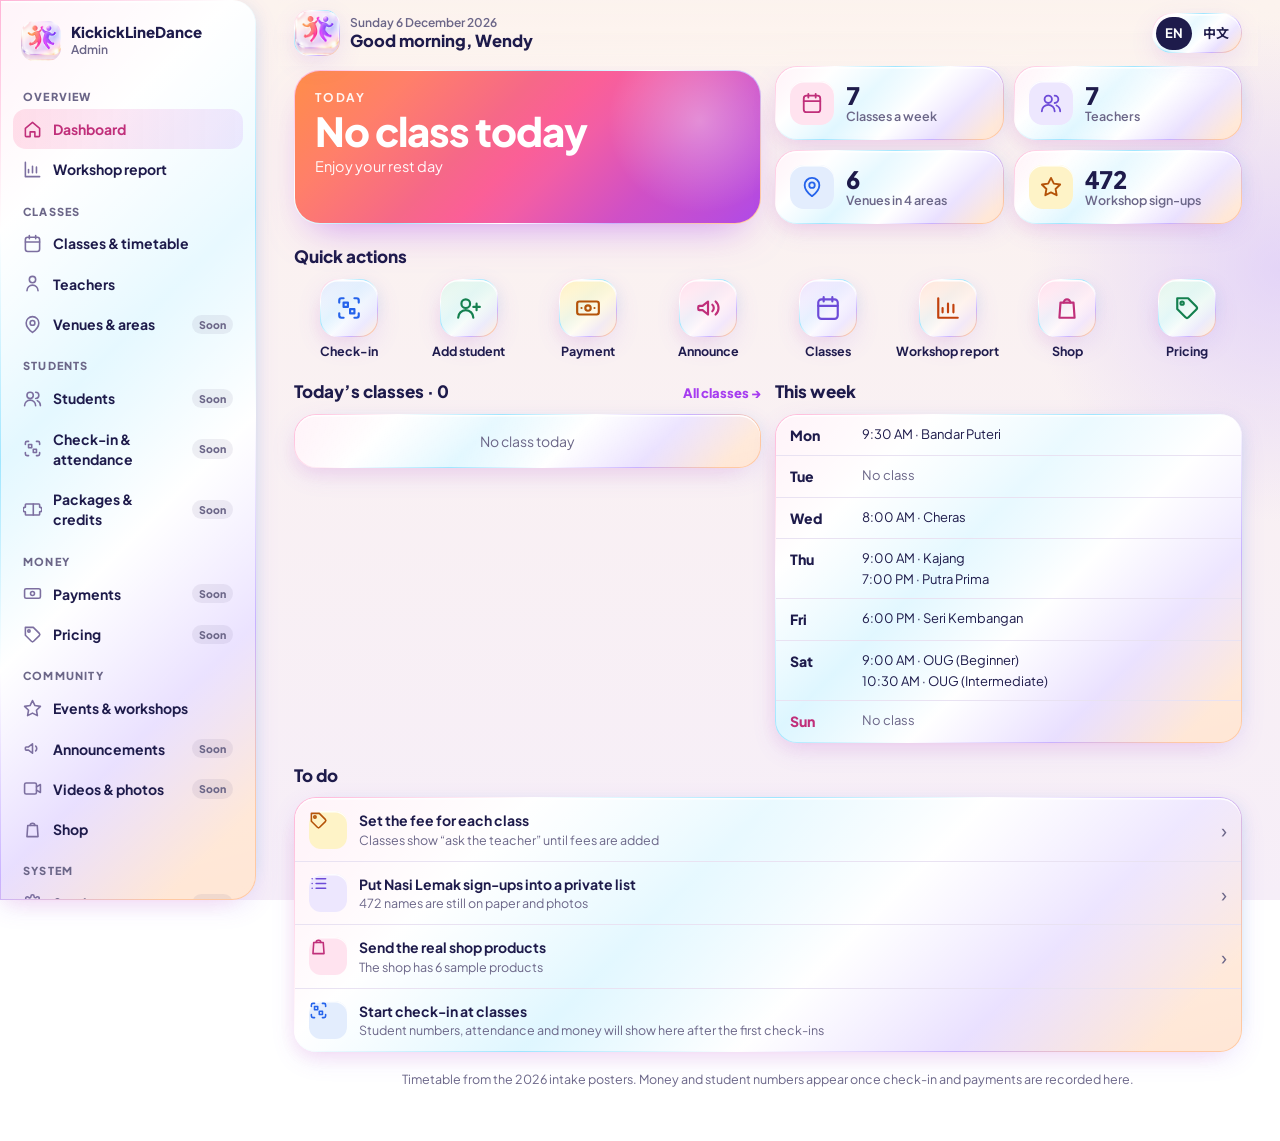
==== commit e2950059: "Admin side menu (sidebar on desktop, drawer on phone)" ====
--- a/admin.html
+++ b/admin.html
@@ -1,295 +1,296 @@
-<!doctype html>
-<html lang="en">
-<head>
-<meta charset="utf-8">
-<meta name="viewport" content="width=device-width, initial-scale=1, viewport-fit=cover">
-<meta name="robots" content="noindex">
-<title>Admin · KickickLineDance</title>
-<link rel="preconnect" href="https://fonts.googleapis.com">
-<link rel="preconnect" href="https://fonts.gstatic.com" crossorigin>
-<link href="https://fonts.googleapis.com/css2?family=Plus+Jakarta+Sans:wght@500;600;700;800&family=Noto+Sans+SC:wght@500;700;900&display=swap" rel="stylesheet">
-<style>
-/* Layout: Wendy's everyday admin home, phone first (2 columns from 900px): today hero → key numbers → quick actions → today's classes → this week → to-do. Same glass system as the public site. */
-:root{
-  --ink:#1E1B4B; --muted:#6B6688; --faint:#E9E2F2;
-  --rim:linear-gradient(135deg,#FFB3D6 0%,#fff 20%,#9FE6FF 40%,#fff 58%,#C9B2FF 76%,#FFC9A3 92%);
-  --cta:linear-gradient(90deg,#FF8A3D 0%,#FF4F8B 50%,#A63CF0 100%);
-  --good:#1FA971; --goodbg:#E3F6EE; --live:#2563EB; --livebg:#E3EDFD; --warn:#B45309; --warnbg:#FEF3C7;
-  --font:"Plus Jakarta Sans","Noto Sans SC","PingFang SC","Microsoft YaHei",system-ui,sans-serif;
-}
-*{box-sizing:border-box}
-[hidden]{display:none!important}
-html{-webkit-text-size-adjust:100%}
-body{margin:0;color:var(--ink);font-family:var(--font);font-size:15px;line-height:1.45;
-  background:
-    radial-gradient(360px 360px at 0% 0%,rgba(255,205,215,.55),transparent 70%),
-    radial-gradient(360px 360px at 100% 30%,rgba(201,178,255,.45),transparent 70%),
-    radial-gradient(360px 360px at 0% 75%,rgba(255,201,163,.45),transparent 70%),
-    linear-gradient(#FCF3EE,#F6EEF8);
-  background-attachment:fixed;min-height:100vh}
-a{color:inherit}
-button{font:inherit;color:inherit;cursor:pointer}
-button:focus-visible,a:focus-visible{outline:2px solid #A63CF0;outline-offset:2px}
-.app{max-width:980px;margin:0 auto;padding:0 16px 40px}
-.glass,.glass-pill{border:1.3px solid transparent;
-  background:linear-gradient(165deg,rgba(255,255,255,.86),rgba(255,255,255,.55)) padding-box, var(--rim) border-box;
-  -webkit-backdrop-filter:blur(20px) saturate(1.5);backdrop-filter:blur(20px) saturate(1.5);
-  box-shadow:inset 0 1.5px 0 0 rgba(255,255,255,.95), 0 8px 24px 0 rgba(139,92,246,.12), -8px 12px 24px -18px rgba(236,72,153,.3), 10px -4px 22px -18px rgba(6,182,212,.3)}
-.glass{border-radius:22px}
-.glass-pill{border-radius:999px}
-
-header{position:sticky;top:0;z-index:20;padding:calc(10px + env(safe-area-inset-top,0px)) 0 10px;display:flex;align-items:center;gap:10px}
-header::before{content:"";position:absolute;inset:0 -16px;z-index:-1;background:linear-gradient(rgba(252,243,238,.9),rgba(252,243,238,.65));-webkit-backdrop-filter:blur(14px);backdrop-filter:blur(14px)}
-.logo{width:46px;height:46px;border-radius:15px;overflow:hidden;flex-shrink:0;display:block}
-.logo img{width:100%;height:100%;object-fit:cover}
-.who{flex:1;min-width:0}
-.who small{display:block;font-size:12px;color:var(--muted);font-weight:600}
-.who b{display:block;font-size:16.5px;font-weight:800;line-height:1.25}
-.lang{display:flex;padding:3px;gap:2px;flex-shrink:0}
-.lang button{border:0;background:transparent;font-weight:700;font-size:13px;padding:7px 9px;border-radius:999px}
-.lang button[aria-pressed="true"]{background:var(--ink);color:#fff}
-
-section{margin-top:20px}
-.sh{display:flex;align-items:baseline;justify-content:space-between;margin-bottom:10px;gap:10px}
-.sh h2{font-size:17px;margin:0;font-weight:800}
-.sh a{font-size:13px;font-weight:800;color:#A63CF0;text-decoration:none;white-space:nowrap}
-
-/* today hero */
-.hero{border-radius:26px;padding:18px 20px;color:#fff;position:relative;overflow:hidden;border:1.3px solid transparent;margin-top:4px;
-  background:linear-gradient(135deg,rgba(255,138,61,.92),rgba(255,79,139,.9) 50%,rgba(166,60,240,.9)) padding-box,var(--rim) border-box;
-  box-shadow:0 18px 40px -18px rgba(166,60,240,.55)}
-.hero::after{content:"";position:absolute;right:-40px;top:-50px;width:200px;height:200px;border-radius:50%;background:radial-gradient(circle,rgba(255,255,255,.35),transparent 65%)}
-.hero .k{font-size:12px;font-weight:700;letter-spacing:1.4px;text-transform:uppercase;opacity:.92}
-.hero .n{font-size:40px;font-weight:800;line-height:1.05;letter-spacing:-1px;margin:4px 0;font-variant-numeric:tabular-nums}
-.hero .d{font-size:14.5px;opacity:.96;position:relative}
-.hero .next{margin-top:12px;display:inline-flex;gap:8px;align-items:center;background:rgba(255,255,255,.22);border-radius:999px;padding:6px 12px;font-size:13px;font-weight:700;position:relative}
-
-.kpis{display:grid;grid-template-columns:repeat(2,minmax(0,1fr));gap:10px;margin-top:12px}
-.kpi{padding:14px;display:flex;gap:12px;align-items:center;text-decoration:none}
-.ic{width:44px;height:44px;border-radius:14px;display:grid;place-items:center;flex-shrink:0;box-shadow:inset 0 1.5px 0 rgba(255,255,255,.9)}
-.ic svg{width:22px;height:22px}
-.kpi .v{font-size:24px;font-weight:800;line-height:1.1;font-variant-numeric:tabular-nums}
-.kpi .t{font-size:12.5px;color:var(--muted);font-weight:600;line-height:1.3}
-
-/* quick actions */
-.qa{display:grid;grid-template-columns:repeat(4,minmax(0,1fr));gap:10px}
-.qa a,.qa button{border:0;background:transparent;text-decoration:none;display:flex;flex-direction:column;align-items:center;gap:7px;font-size:12.5px;font-weight:700;text-align:center;line-height:1.25;padding:0}
-.qa .tile{width:58px;height:58px;border-radius:18px;display:grid;place-items:center;border:1.3px solid transparent}
-.qa .tile svg{width:26px;height:26px}
-
-/* class lists */
-.list{display:flex;flex-direction:column}
-.row{display:grid;grid-template-columns:62px 1fr auto;gap:10px;align-items:center;padding:12px 14px;border-bottom:1px solid var(--faint)}
-.row:last-child{border-bottom:0}
-.time{text-align:center;line-height:1.1}
-.time b{display:block;font-size:16px;font-variant-numeric:tabular-nums}
-.time span{font-size:11.5px;color:var(--muted)}
-.cls{min-width:0}
-.cls b{display:block;font-size:14.5px;line-height:1.3}
-.cls span{display:block;font-size:12.5px;color:var(--muted);white-space:nowrap;overflow:hidden;text-overflow:ellipsis}
-.st{font-size:12px;font-weight:800;border-radius:999px;padding:4px 10px;white-space:nowrap}
-.st.done{background:#EEEAF4;color:var(--muted)}
-.st.live{background:var(--goodbg);color:var(--good)}
-.st.soon{background:var(--livebg);color:var(--live)}
-.empty{padding:16px;color:var(--muted);font-size:14px;text-align:center}
-
-.week .day{padding:10px 14px;border-bottom:1px solid var(--faint);display:grid;grid-template-columns:62px 1fr;gap:10px;align-items:start}
-.week .day:last-child{border-bottom:0}
-.week .dn{font-weight:800;font-size:14px}
-.week .dn.today{color:#C02F7A}
-.week .ds{font-size:13px;display:flex;flex-direction:column;gap:2px}
-.week .ds span{color:var(--muted)}
-
-/* to-do */
-.todo{display:flex;gap:12px;align-items:center;padding:12px 14px;border-bottom:1px solid var(--faint);text-decoration:none}
-.todo:last-child{border-bottom:0}
-.todo .ic{width:38px;height:38px;border-radius:12px}
-.todo .ic svg{width:19px;height:19px}
-.todo div{flex:1;min-width:0}
-.todo b{display:block;font-size:14px}
-.todo span{display:block;font-size:12.5px;color:var(--muted)}
-.todo i{font-style:normal;font-size:20px;color:var(--muted)}
-
-.foot{margin-top:18px;font-size:12.5px;color:var(--muted);text-align:center}
-.toast{position:fixed;left:50%;bottom:30px;transform:translateX(-50%);background:var(--ink);color:#fff;padding:10px 16px;border-radius:999px;font-weight:700;font-size:14px;z-index:40}
-
-@media (min-width:900px){
-  .top{display:grid;grid-template-columns:1fr 1fr;gap:14px;align-items:stretch}
-  .top .kpis{margin-top:0}
-  .two{display:grid;grid-template-columns:1fr 1fr;gap:14px;align-items:start}
-  .qa{grid-template-columns:repeat(8,minmax(0,1fr))}
-}
-</style>
-</head>
-<body>
-<div class="app">
-  <header>
-    <a class="logo glass" href="./" aria-label="Public site"><img src="app-logo.png" alt=""></a>
-    <div class="who"><small id="today"></small><b data-t="hello"></b></div>
-    <div class="lang glass-pill" role="group" aria-label="Language">
-      <button type="button" data-lang="en" aria-pressed="true">EN</button>
-      <button type="button" data-lang="zh" aria-pressed="false">中文</button>
-    </div>
-  </header>
-
-  <div class="top">
-    <div class="hero">
-      <div class="k" data-t="heroK"></div>
-      <div class="n" id="heroN"></div>
-      <div class="d" id="heroD"></div>
-      <div class="next" id="heroNext"></div>
-    </div>
-    <div class="kpis" id="kpis"></div>
-  </div>
-
-  <section>
-    <div class="sh"><h2 data-t="qaTitle"></h2></div>
-    <div class="qa" id="qa"></div>
-  </section>
-
-  <div class="two">
-    <section>
-      <div class="sh"><h2 id="todayTitle"></h2><a href="classes.html" data-t="allClasses"></a></div>
-      <div class="glass list" id="todayList"></div>
-    </section>
-    <section>
-      <div class="sh"><h2 data-t="weekTitle"></h2></div>
-      <div class="glass week" id="week"></div>
-    </section>
-  </div>
-
-  <section>
-    <div class="sh"><h2 data-t="todoTitle"></h2></div>
-    <div class="glass" id="todo"></div>
-  </section>
-
-  <p class="foot" data-t="foot"></p>
-</div>
-<div class="toast" id="toast" hidden></div>
-
-<script>
-(function(){
-  /* Real weekly timetable (from the intake posters). day: 0=Sun … 6=Sat; end null = not on the poster. */
-  var CLASSES=[
-    {day:1,start:'09:30',end:'11:00',en:['Square Dance · Bandar Puteri','Tip Tap Toe Fitness Studio · Ann Soh & Wendy Loh'],zh:['广场舞 · Bandar Puteri','Tip Tap Toe Fitness Studio · 猫妹 Ann Soh & 猫姐 Wendy']},
-    {day:3,start:'08:00',end:'09:30',en:['Square Dance · Cheras','Komune Living, Tasik Permaisuri · Wendy Loh & Adelyn Pong'],zh:['广场舞 · 蕉赖','Komune Living, Tasik Permaisuri · 猫姐 Wendy & Adelyn Pong']},
-    {day:4,start:'09:00',end:null,en:['Square Dance · Kajang','Kajang Hokkien Association · Jane Tang'],zh:['广场舞 · 加影','加影福建会馆 · Jane Tang 老师']},
-    {day:4,start:'19:00',end:'20:30',en:['Square Dance · Putra Prima','X2 Residency sky lounge · Wiwien Loh & Ann Soh'],zh:['广场舞 · Putra Prima','X2 Residency 空中会所 · Wiwien Loh & Ann Soh']},
-    {day:5,start:'18:00',end:'19:30',en:['Square Dance · Seri Kembangan','Dewan Dr. George Lim Ah Soo · Melvin Tan & Wendy Loh'],zh:['广场舞 · Seri Kembangan','Dewan Dr. George Lim Ah Soo · 猫哥 Melvin & Wendy']},
-    {day:6,start:'09:00',end:'10:30',en:['Square Dance · OUG (Beginner)','Dewan Komuniti OUG · Wendy Loh & Rowena Hu'],zh:['广场舞 · OUG（初级）','华联会所 · Wendy Loh & Rowena Hu']},
-    {day:6,start:'10:30',end:'12:00',en:['Square Dance · OUG (Intermediate)','Dewan Komuniti OUG · Wendy Loh & Rowena Hu'],zh:['广场舞 · OUG（中级）','华联会所 · Wendy Loh & Rowena Hu']}
-  ];
-  var TEACHERS=7, VENUES=6, AREAS=4, EVENT_REG=472;
-  var ICONS={
-    cal:'<svg viewBox="0 0 24 24" fill="none" stroke="currentColor" stroke-width="2" stroke-linecap="round" stroke-linejoin="round"><rect x="3" y="4" width="18" height="18" rx="3"/><path d="M16 2v4M8 2v4M3 10h18"/></svg>',
-    users:'<svg viewBox="0 0 24 24" fill="none" stroke="currentColor" stroke-width="2" stroke-linecap="round" stroke-linejoin="round"><circle cx="9" cy="8" r="4"/><path d="M2 21a7 7 0 0 1 14 0"/><path d="M16 4a4 4 0 0 1 0 8M22 21a7 7 0 0 0-4-6.3"/></svg>',
-    pin:'<svg viewBox="0 0 24 24" fill="none" stroke="currentColor" stroke-width="2" stroke-linecap="round" stroke-linejoin="round"><path d="M20 10c0 6-8 12-8 12s-8-6-8-12a8 8 0 0 1 16 0Z"/><circle cx="12" cy="10" r="3"/></svg>',
-    star:'<svg viewBox="0 0 24 24" fill="none" stroke="currentColor" stroke-width="2" stroke-linecap="round" stroke-linejoin="round"><path d="m12 2 3.1 6.3 6.9 1-5 4.9 1.2 6.8L12 17.8 5.8 21l1.2-6.8-5-4.9 6.9-1z"/></svg>',
-    qr:'<svg viewBox="0 0 24 24" fill="none" stroke="currentColor" stroke-width="2" stroke-linecap="round" stroke-linejoin="round"><path d="M3 7V5a2 2 0 0 1 2-2h2M17 3h2a2 2 0 0 1 2 2v2M21 17v2a2 2 0 0 1-2 2h-2M7 21H5a2 2 0 0 1-2-2v-2"/><rect x="7" y="7" width="4" height="4"/><rect x="13" y="13" width="4" height="4"/></svg>',
-    plus:'<svg viewBox="0 0 24 24" fill="none" stroke="currentColor" stroke-width="2" stroke-linecap="round" stroke-linejoin="round"><circle cx="9" cy="8" r="4"/><path d="M2 21a7 7 0 0 1 14 0M19 8v6M16 11h6"/></svg>',
-    cash:'<svg viewBox="0 0 24 24" fill="none" stroke="currentColor" stroke-width="2" stroke-linecap="round" stroke-linejoin="round"><rect x="2" y="6" width="20" height="12" rx="2"/><circle cx="12" cy="12" r="2.5"/><path d="M6 12h.01M18 12h.01"/></svg>',
-    chart:'<svg viewBox="0 0 24 24" fill="none" stroke="currentColor" stroke-width="2" stroke-linecap="round" stroke-linejoin="round"><path d="M3 3v18h18"/><path d="M7 16v-4M12 16V8M17 16v-7"/></svg>',
-    mega:'<svg viewBox="0 0 24 24" fill="none" stroke="currentColor" stroke-width="2" stroke-linecap="round" stroke-linejoin="round"><path d="M3 11v2a1 1 0 0 0 1 1h3l5 4V6L7 10H4a1 1 0 0 0-1 1Z"/><path d="M16 9a4 4 0 0 1 0 6M19 6a8 8 0 0 1 0 12"/></svg>',
-    bag:'<svg viewBox="0 0 24 24" fill="none" stroke="currentColor" stroke-width="2" stroke-linecap="round" stroke-linejoin="round"><path d="M6 7h12l1 14H5z"/><path d="M9 7a3 3 0 0 1 6 0"/></svg>',
-    tag:'<svg viewBox="0 0 24 24" fill="none" stroke="currentColor" stroke-width="2" stroke-linecap="round" stroke-linejoin="round"><path d="M20.6 13.4 13.4 20.6a2 2 0 0 1-2.8 0L3 13V3h10l7.6 7.6a2 2 0 0 1 0 2.8Z"/><circle cx="7.5" cy="7.5" r="1.5"/></svg>',
-    list:'<svg viewBox="0 0 24 24" fill="none" stroke="currentColor" stroke-width="2" stroke-linecap="round" stroke-linejoin="round"><path d="M9 6h12M9 12h12M9 18h12M4 6h.01M4 12h.01M4 18h.01"/></svg>'
-  };
-  var TINT={pink:['#FFE3EF','#C02F7A'],violet:['#EDE7FE','#6D4BD8'],blue:['#E3EDFD','#2563EB'],green:['#E3F6EE','#14804F'],amber:['#FEF3C7','#B45309'],peach:['#FFE9DE','#C2410C']};
-  var T={
-    en:{hello:'Good morning, Wendy',hello2:'Good afternoon, Wendy',hello3:'Good evening, Wendy',
-      heroK:'Today',classesToday:'{n} classes today',noneToday:'No class today',restDay:'Enjoy your rest day',
-      next:'Next: {t} · {c}',allDone:'All of today’s classes are done',
-      k1:'Classes a week',k2:'Teachers',k3:'Venues in {a} areas',k4:'Workshop sign-ups',
-      qaTitle:'Quick actions',qa:['Check-in','Add student','Payment','Announce','Classes','Workshop report','Shop','Pricing'],
-      todayTitle:'Today’s classes',allClasses:'All classes →',done:'Done',live:'On now',soon:'Later',
-      weekTitle:'This week',todoTitle:'To do',
-      todo:[['Set the fee for each class','Classes show “ask the teacher” until fees are added','tag','amber','classes.html'],
-            ['Put Nasi Lemak sign-ups into a private list','472 names are still on paper and photos','list','violet','events.html'],
-            ['Send the real shop products','The shop has 6 sample products','bag','pink','products.html'],
-            ['Start check-in at classes','Student numbers, attendance and money will show here after the first check-ins','qr','blue',null]],
-      foot:'Timetable from the 2026 intake posters. Money and student numbers appear once check-in and payments are recorded here.',
-      days:['Sun','Mon','Tue','Wed','Thu','Fri','Sat'],noClass:'No class',soonToast:'Coming soon',am:'AM',pm:'PM'},
-    zh:{hello:'早安，Wendy',hello2:'午安，Wendy',hello3:'晚上好，Wendy',
-      heroK:'今天',classesToday:'今天 {n} 堂课',noneToday:'今天没有课',restDay:'好好休息一下',
-      next:'下一堂：{t} · {c}',allDone:'今天的课都上完了',
-      k1:'每周课堂',k2:'老师',k3:'{a} 个地区的场地',k4:'体验日报名',
-      qaTitle:'快捷功能',qa:['扫码签到','新增学生','记录付款','发公告','课程','活动报告','商店','收费方案'],
-      todayTitle:'今日课程',allClasses:'全部课程 →',done:'已完成',live:'进行中',soon:'稍后',
-      weekTitle:'本周课表',todoTitle:'待办事项',
-      todo:[['为每堂课设定学费','课程页目前显示“请向老师询问”','tag','amber','classes.html'],
-            ['把 Nasi Lemak 报名名单整理成私人表格','472 个名字还在纸上和照片里','list','violet','events.html'],
-            ['提供商店的真实商品','商店目前是 6 个示范商品','bag','pink','products.html'],
-            ['开始在课堂扫码签到','开始签到后，学生人数、出席和收款会显示在这里','qr','blue',null]],
-      foot:'课表来自 2026 年招生海报。开始签到和记录付款后，收款与学生人数会显示在这里。',
-      days:['星期日','星期一','星期二','星期三','星期四','星期五','星期六'],noClass:'没有课',soonToast:'即将推出',am:'上午',pm:'下午'}
-  };
-  var st={lang:'en'};
-  try{ if(localStorage.getItem('kld_lang')==='zh') st.lang='zh'; }catch(e){}
-  function el(tag,cls,txt){ var e=document.createElement(tag); if(cls) e.className=cls; if(txt!=null) e.textContent=txt; return e; }
-  function mins(hhmm){ var p=hhmm.split(':'); return +p[0]*60+ +p[1]; }
-  function hm(hhmm){ var p=hhmm.split(':'), h=+p[0]; return {t:((h+11)%12+1)+':'+p[1], ap:h<12?'am':'pm'}; }
-  function icon(name,tint){ var d=el('span','ic'); d.innerHTML=ICONS[name]; d.style.background=TINT[tint][0]; d.style.color=TINT[tint][1]; return d; }
-  var tt; function soon(e){ if(e) e.preventDefault(); var x=document.getElementById('toast'); x.textContent=T[st.lang].soonToast; x.hidden=false; clearTimeout(tt); tt=setTimeout(function(){x.hidden=true;},1600); }
-
-  function render(){
-    var t=T[st.lang], now=new Date(), wd=now.getDay(), nowM=now.getHours()*60+now.getMinutes();
-    document.documentElement.lang=st.lang==='zh'?'zh':'en';
-    document.querySelectorAll('[data-t]').forEach(function(e){ e.textContent=t[e.getAttribute('data-t')]; });
-    document.querySelectorAll('[data-lang]').forEach(function(b){ b.setAttribute('aria-pressed', b.dataset.lang===st.lang); });
-    document.querySelector('[data-t="hello"]').textContent = now.getHours()<12?t.hello:(now.getHours()<18?t.hello2:t.hello3);
-    document.getElementById('today').textContent = now.toLocaleDateString(st.lang==='zh'?'zh-CN':'en-GB',{weekday:'long',day:'numeric',month:'long',year:'numeric'});
-
-    var today=CLASSES.filter(function(c){return c.day===wd;});
-    function status(c){ var s=mins(c.start), e=c.end?mins(c.end):s+90; return nowM>=e?'done':(nowM>=s?'live':'soon'); }
-    document.getElementById('heroN').textContent = today.length ? t.classesToday.replace('{n}',today.length) : t.noneToday;
-    document.getElementById('heroD').textContent = today.length ? today.map(function(c){return c[st.lang][0].split(' · ').slice(1).join(' · ');}).join('  ·  ') : t.restDay;
-    var nx=today.filter(function(c){return status(c)!=='done';})[0], hn=document.getElementById('heroNext');
-    if(today.length){ hn.hidden=false; if(nx){ var h=hm(nx.start); hn.textContent=t.next.replace('{t}',h.t+' '+t[h.ap]).replace('{c}',nx[st.lang][0].split(' · ').pop()); } else hn.textContent=t.allDone; } else hn.hidden=true;
-
-    var K=document.getElementById('kpis'); K.innerHTML='';
-    [[CLASSES.length,t.k1,'cal','pink','classes.html'],[TEACHERS,t.k2,'users','violet','./#teachers'],[VENUES,t.k3.replace('{a}',AREAS),'pin','blue','classes.html'],[EVENT_REG,t.k4,'star','amber','events.html']].forEach(function(k){
-      var a=el('a','kpi glass'); a.href=k[4]; a.appendChild(icon(k[2],k[3]));
-      var d=el('div'); d.appendChild(el('div','v',k[0])); d.appendChild(el('div','t',k[1])); a.appendChild(d); K.appendChild(a);
-    });
-
-    var Q=document.getElementById('qa'); Q.innerHTML='';
-    [['qr','blue',null],['plus','green',null],['cash','amber',null],['mega','pink',null],['cal','violet','classes.html'],['chart','peach','events.html'],['bag','pink','products.html'],['tag','green',null]].forEach(function(q,i){
-      var a=q[2]?el('a'):el('button'); if(q[2]) a.href=q[2]; else { a.type='button'; a.addEventListener('click',soon); }
-      var tile=el('span','tile glass'); tile.innerHTML=ICONS[q[0]]; tile.style.color=TINT[q[1]][1];
-      tile.style.background='linear-gradient(165deg,'+TINT[q[1]][0]+',rgba(255,255,255,.7)) padding-box, var(--rim) border-box';
-      a.appendChild(tile); a.appendChild(document.createTextNode(t.qa[i])); Q.appendChild(a);
-    });
-
-    document.getElementById('todayTitle').textContent=t.todayTitle+' · '+today.length;
-    var L=document.getElementById('todayList'); L.innerHTML='';
-    if(!today.length) L.appendChild(el('div','empty',t.noneToday));
-    today.forEach(function(c){
-      var r=el('div','row'), h=hm(c.start), tm=el('div','time'); tm.appendChild(el('b',null,h.t)); tm.appendChild(el('span',null,t[h.ap])); r.appendChild(tm);
-      var d=el('div','cls'); d.appendChild(el('b',null,c[st.lang][0])); d.appendChild(el('span',null,c[st.lang][1])); r.appendChild(d);
-      var s=status(c); r.appendChild(el('span','st '+s,t[s])); L.appendChild(r);
-    });
-
-    var W=document.getElementById('week'); W.innerHTML='';
-    [1,2,3,4,5,6,0].forEach(function(dn){
-      var list=CLASSES.filter(function(c){return c.day===dn;});
-      var r=el('div','day'); r.appendChild(el('div','dn'+(dn===wd?' today':''),t.days[dn]));
-      var ds=el('div','ds');
-      if(!list.length) ds.appendChild(el('span',null,t.noClass));
-      list.forEach(function(c){ var h=hm(c.start); ds.appendChild(el('div',null,h.t+' '+t[h.ap]+' · '+c[st.lang][0].split(' · ').slice(1).join(' · '))); });
-      r.appendChild(ds); W.appendChild(r);
-    });
-
-    var D=document.getElementById('todo'); D.innerHTML='';
-    t.todo.forEach(function(x){
-      var a=x[4]?el('a','todo'):el('div','todo'); if(x[4]) a.href=x[4];
-      a.appendChild(icon(x[2],x[3])); var d=el('div'); d.appendChild(el('b',null,x[0])); d.appendChild(el('span',null,x[1])); a.appendChild(d);
-      if(x[4]) a.appendChild(el('i',null,'›')); D.appendChild(a);
-    });
-    try{ localStorage.setItem('kld_lang',st.lang); }catch(e){}
-  }
-  document.querySelectorAll('[data-lang]').forEach(function(b){ b.addEventListener('click',function(){ st.lang=b.dataset.lang; render(); }); });
-  render();
-})();
-</script>
-</body>
-</html>
+<!doctype html>
+<html lang="en">
+<head>
+<meta charset="utf-8">
+<meta name="viewport" content="width=device-width, initial-scale=1, viewport-fit=cover">
+<meta name="robots" content="noindex">
+<title>Admin · KickickLineDance</title>
+<link rel="preconnect" href="https://fonts.googleapis.com">
+<link rel="preconnect" href="https://fonts.gstatic.com" crossorigin>
+<link href="https://fonts.googleapis.com/css2?family=Plus+Jakarta+Sans:wght@500;600;700;800&family=Noto+Sans+SC:wght@500;700;900&display=swap" rel="stylesheet">
+<style>
+/* Layout: Wendy's everyday admin home, phone first (2 columns from 900px): today hero → key numbers → quick actions → today's classes → this week → to-do. Same glass system as the public site. */
+:root{
+  --ink:#1E1B4B; --muted:#6B6688; --faint:#E9E2F2;
+  --rim:linear-gradient(135deg,#FFB3D6 0%,#fff 20%,#9FE6FF 40%,#fff 58%,#C9B2FF 76%,#FFC9A3 92%);
+  --cta:linear-gradient(90deg,#FF8A3D 0%,#FF4F8B 50%,#A63CF0 100%);
+  --good:#1FA971; --goodbg:#E3F6EE; --live:#2563EB; --livebg:#E3EDFD; --warn:#B45309; --warnbg:#FEF3C7;
+  --font:"Plus Jakarta Sans","Noto Sans SC","PingFang SC","Microsoft YaHei",system-ui,sans-serif;
+}
+*{box-sizing:border-box}
+[hidden]{display:none!important}
+html{-webkit-text-size-adjust:100%}
+body{margin:0;color:var(--ink);font-family:var(--font);font-size:15px;line-height:1.45;
+  background:
+    radial-gradient(360px 360px at 0% 0%,rgba(255,205,215,.55),transparent 70%),
+    radial-gradient(360px 360px at 100% 30%,rgba(201,178,255,.45),transparent 70%),
+    radial-gradient(360px 360px at 0% 75%,rgba(255,201,163,.45),transparent 70%),
+    linear-gradient(#FCF3EE,#F6EEF8);
+  background-attachment:fixed;min-height:100vh}
+a{color:inherit}
+button{font:inherit;color:inherit;cursor:pointer}
+button:focus-visible,a:focus-visible{outline:2px solid #A63CF0;outline-offset:2px}
+.app{max-width:980px;margin:0 auto;padding:0 16px 40px}
+.glass,.glass-pill{border:1.3px solid transparent;
+  background:linear-gradient(165deg,rgba(255,255,255,.86),rgba(255,255,255,.55)) padding-box, var(--rim) border-box;
+  -webkit-backdrop-filter:blur(20px) saturate(1.5);backdrop-filter:blur(20px) saturate(1.5);
+  box-shadow:inset 0 1.5px 0 0 rgba(255,255,255,.95), 0 8px 24px 0 rgba(139,92,246,.12), -8px 12px 24px -18px rgba(236,72,153,.3), 10px -4px 22px -18px rgba(6,182,212,.3)}
+.glass{border-radius:22px}
+.glass-pill{border-radius:999px}
+
+header{position:sticky;top:0;z-index:20;padding:calc(10px + env(safe-area-inset-top,0px)) 0 10px;display:flex;align-items:center;gap:10px}
+header::before{content:"";position:absolute;inset:0 -16px;z-index:-1;background:linear-gradient(rgba(252,243,238,.9),rgba(252,243,238,.65));-webkit-backdrop-filter:blur(14px);backdrop-filter:blur(14px)}
+.logo{width:46px;height:46px;border-radius:15px;overflow:hidden;flex-shrink:0;display:block}
+.logo img{width:100%;height:100%;object-fit:cover}
+.who{flex:1;min-width:0}
+.who small{display:block;font-size:12px;color:var(--muted);font-weight:600}
+.who b{display:block;font-size:16.5px;font-weight:800;line-height:1.25}
+.lang{display:flex;padding:3px;gap:2px;flex-shrink:0}
+.lang button{border:0;background:transparent;font-weight:700;font-size:13px;padding:7px 9px;border-radius:999px}
+.lang button[aria-pressed="true"]{background:var(--ink);color:#fff}
+
+section{margin-top:20px}
+.sh{display:flex;align-items:baseline;justify-content:space-between;margin-bottom:10px;gap:10px}
+.sh h2{font-size:17px;margin:0;font-weight:800}
+.sh a{font-size:13px;font-weight:800;color:#A63CF0;text-decoration:none;white-space:nowrap}
+
+/* today hero */
+.hero{border-radius:26px;padding:18px 20px;color:#fff;position:relative;overflow:hidden;border:1.3px solid transparent;margin-top:4px;
+  background:linear-gradient(135deg,rgba(255,138,61,.92),rgba(255,79,139,.9) 50%,rgba(166,60,240,.9)) padding-box,var(--rim) border-box;
+  box-shadow:0 18px 40px -18px rgba(166,60,240,.55)}
+.hero::after{content:"";position:absolute;right:-40px;top:-50px;width:200px;height:200px;border-radius:50%;background:radial-gradient(circle,rgba(255,255,255,.35),transparent 65%)}
+.hero .k{font-size:12px;font-weight:700;letter-spacing:1.4px;text-transform:uppercase;opacity:.92}
+.hero .n{font-size:40px;font-weight:800;line-height:1.05;letter-spacing:-1px;margin:4px 0;font-variant-numeric:tabular-nums}
+.hero .d{font-size:14.5px;opacity:.96;position:relative}
+.hero .next{margin-top:12px;display:inline-flex;gap:8px;align-items:center;background:rgba(255,255,255,.22);border-radius:999px;padding:6px 12px;font-size:13px;font-weight:700;position:relative}
+
+.kpis{display:grid;grid-template-columns:repeat(2,minmax(0,1fr));gap:10px;margin-top:12px}
+.kpi{padding:14px;display:flex;gap:12px;align-items:center;text-decoration:none}
+.ic{width:44px;height:44px;border-radius:14px;display:grid;place-items:center;flex-shrink:0;box-shadow:inset 0 1.5px 0 rgba(255,255,255,.9)}
+.ic svg{width:22px;height:22px}
+.kpi .v{font-size:24px;font-weight:800;line-height:1.1;font-variant-numeric:tabular-nums}
+.kpi .t{font-size:12.5px;color:var(--muted);font-weight:600;line-height:1.3}
+
+/* quick actions */
+.qa{display:grid;grid-template-columns:repeat(4,minmax(0,1fr));gap:10px}
+.qa a,.qa button{border:0;background:transparent;text-decoration:none;display:flex;flex-direction:column;align-items:center;gap:7px;font-size:12.5px;font-weight:700;text-align:center;line-height:1.25;padding:0}
+.qa .tile{width:58px;height:58px;border-radius:18px;display:grid;place-items:center;border:1.3px solid transparent}
+.qa .tile svg{width:26px;height:26px}
+
+/* class lists */
+.list{display:flex;flex-direction:column}
+.row{display:grid;grid-template-columns:62px 1fr auto;gap:10px;align-items:center;padding:12px 14px;border-bottom:1px solid var(--faint)}
+.row:last-child{border-bottom:0}
+.time{text-align:center;line-height:1.1}
+.time b{display:block;font-size:16px;font-variant-numeric:tabular-nums}
+.time span{font-size:11.5px;color:var(--muted)}
+.cls{min-width:0}
+.cls b{display:block;font-size:14.5px;line-height:1.3}
+.cls span{display:block;font-size:12.5px;color:var(--muted);white-space:nowrap;overflow:hidden;text-overflow:ellipsis}
+.st{font-size:12px;font-weight:800;border-radius:999px;padding:4px 10px;white-space:nowrap}
+.st.done{background:#EEEAF4;color:var(--muted)}
+.st.live{background:var(--goodbg);color:var(--good)}
+.st.soon{background:var(--livebg);color:var(--live)}
+.empty{padding:16px;color:var(--muted);font-size:14px;text-align:center}
+
+.week .day{padding:10px 14px;border-bottom:1px solid var(--faint);display:grid;grid-template-columns:62px 1fr;gap:10px;align-items:start}
+.week .day:last-child{border-bottom:0}
+.week .dn{font-weight:800;font-size:14px}
+.week .dn.today{color:#C02F7A}
+.week .ds{font-size:13px;display:flex;flex-direction:column;gap:2px}
+.week .ds span{color:var(--muted)}
+
+/* to-do */
+.todo{display:flex;gap:12px;align-items:center;padding:12px 14px;border-bottom:1px solid var(--faint);text-decoration:none}
+.todo:last-child{border-bottom:0}
+.todo .ic{width:38px;height:38px;border-radius:12px}
+.todo .ic svg{width:19px;height:19px}
+.todo div{flex:1;min-width:0}
+.todo b{display:block;font-size:14px}
+.todo span{display:block;font-size:12.5px;color:var(--muted)}
+.todo i{font-style:normal;font-size:20px;color:var(--muted)}
+
+.foot{margin-top:18px;font-size:12.5px;color:var(--muted);text-align:center}
+.toast{position:fixed;left:50%;bottom:30px;transform:translateX(-50%);background:var(--ink);color:#fff;padding:10px 16px;border-radius:999px;font-weight:700;font-size:14px;z-index:40}
+
+@media (min-width:900px){
+  .top{display:grid;grid-template-columns:1fr 1fr;gap:14px;align-items:stretch}
+  .top .kpis{margin-top:0}
+  .two{display:grid;grid-template-columns:1fr 1fr;gap:14px;align-items:start}
+  .qa{grid-template-columns:repeat(8,minmax(0,1fr))}
+}
+</style>
+</head>
+<body>
+<div class="app">
+  <header>
+    <a class="logo glass" href="./" aria-label="Public site"><img src="app-logo.png" alt=""></a>
+    <div class="who"><small id="today"></small><b data-t="hello"></b></div>
+    <div class="lang glass-pill" role="group" aria-label="Language">
+      <button type="button" data-lang="en" aria-pressed="true">EN</button>
+      <button type="button" data-lang="zh" aria-pressed="false">中文</button>
+    </div>
+  </header>
+
+  <div class="top">
+    <div class="hero">
+      <div class="k" data-t="heroK"></div>
+      <div class="n" id="heroN"></div>
+      <div class="d" id="heroD"></div>
+      <div class="next" id="heroNext"></div>
+    </div>
+    <div class="kpis" id="kpis"></div>
+  </div>
+
+  <section>
+    <div class="sh"><h2 data-t="qaTitle"></h2></div>
+    <div class="qa" id="qa"></div>
+  </section>
+
+  <div class="two">
+    <section>
+      <div class="sh"><h2 id="todayTitle"></h2><a href="classes.html" data-t="allClasses"></a></div>
+      <div class="glass list" id="todayList"></div>
+    </section>
+    <section>
+      <div class="sh"><h2 data-t="weekTitle"></h2></div>
+      <div class="glass week" id="week"></div>
+    </section>
+  </div>
+
+  <section>
+    <div class="sh"><h2 data-t="todoTitle"></h2></div>
+    <div class="glass" id="todo"></div>
+  </section>
+
+  <p class="foot" data-t="foot"></p>
+</div>
+<div class="toast" id="toast" hidden></div>
+
+<script>
+(function(){
+  /* Real weekly timetable (from the intake posters). day: 0=Sun … 6=Sat; end null = not on the poster. */
+  var CLASSES=[
+    {day:1,start:'09:30',end:'11:00',en:['Square Dance · Bandar Puteri','Tip Tap Toe Fitness Studio · Ann Soh & Wendy Loh'],zh:['广场舞 · Bandar Puteri','Tip Tap Toe Fitness Studio · 猫妹 Ann Soh & 猫姐 Wendy']},
+    {day:3,start:'08:00',end:'09:30',en:['Square Dance · Cheras','Komune Living, Tasik Permaisuri · Wendy Loh & Adelyn Pong'],zh:['广场舞 · 蕉赖','Komune Living, Tasik Permaisuri · 猫姐 Wendy & Adelyn Pong']},
+    {day:4,start:'09:00',end:null,en:['Square Dance · Kajang','Kajang Hokkien Association · Jane Tang'],zh:['广场舞 · 加影','加影福建会馆 · Jane Tang 老师']},
+    {day:4,start:'19:00',end:'20:30',en:['Square Dance · Putra Prima','X2 Residency sky lounge · Wiwien Loh & Ann Soh'],zh:['广场舞 · Putra Prima','X2 Residency 空中会所 · Wiwien Loh & Ann Soh']},
+    {day:5,start:'18:00',end:'19:30',en:['Square Dance · Seri Kembangan','Dewan Dr. George Lim Ah Soo · Melvin Tan & Wendy Loh'],zh:['广场舞 · Seri Kembangan','Dewan Dr. George Lim Ah Soo · 猫哥 Melvin & Wendy']},
+    {day:6,start:'09:00',end:'10:30',en:['Square Dance · OUG (Beginner)','Dewan Komuniti OUG · Wendy Loh & Rowena Hu'],zh:['广场舞 · OUG（初级）','华联会所 · Wendy Loh & Rowena Hu']},
+    {day:6,start:'10:30',end:'12:00',en:['Square Dance · OUG (Intermediate)','Dewan Komuniti OUG · Wendy Loh & Rowena Hu'],zh:['广场舞 · OUG（中级）','华联会所 · Wendy Loh & Rowena Hu']}
+  ];
+  var TEACHERS=7, VENUES=6, AREAS=4, EVENT_REG=472;
+  var ICONS={
+    cal:'<svg viewBox="0 0 24 24" fill="none" stroke="currentColor" stroke-width="2" stroke-linecap="round" stroke-linejoin="round"><rect x="3" y="4" width="18" height="18" rx="3"/><path d="M16 2v4M8 2v4M3 10h18"/></svg>',
+    users:'<svg viewBox="0 0 24 24" fill="none" stroke="currentColor" stroke-width="2" stroke-linecap="round" stroke-linejoin="round"><circle cx="9" cy="8" r="4"/><path d="M2 21a7 7 0 0 1 14 0"/><path d="M16 4a4 4 0 0 1 0 8M22 21a7 7 0 0 0-4-6.3"/></svg>',
+    pin:'<svg viewBox="0 0 24 24" fill="none" stroke="currentColor" stroke-width="2" stroke-linecap="round" stroke-linejoin="round"><path d="M20 10c0 6-8 12-8 12s-8-6-8-12a8 8 0 0 1 16 0Z"/><circle cx="12" cy="10" r="3"/></svg>',
+    star:'<svg viewBox="0 0 24 24" fill="none" stroke="currentColor" stroke-width="2" stroke-linecap="round" stroke-linejoin="round"><path d="m12 2 3.1 6.3 6.9 1-5 4.9 1.2 6.8L12 17.8 5.8 21l1.2-6.8-5-4.9 6.9-1z"/></svg>',
+    qr:'<svg viewBox="0 0 24 24" fill="none" stroke="currentColor" stroke-width="2" stroke-linecap="round" stroke-linejoin="round"><path d="M3 7V5a2 2 0 0 1 2-2h2M17 3h2a2 2 0 0 1 2 2v2M21 17v2a2 2 0 0 1-2 2h-2M7 21H5a2 2 0 0 1-2-2v-2"/><rect x="7" y="7" width="4" height="4"/><rect x="13" y="13" width="4" height="4"/></svg>',
+    plus:'<svg viewBox="0 0 24 24" fill="none" stroke="currentColor" stroke-width="2" stroke-linecap="round" stroke-linejoin="round"><circle cx="9" cy="8" r="4"/><path d="M2 21a7 7 0 0 1 14 0M19 8v6M16 11h6"/></svg>',
+    cash:'<svg viewBox="0 0 24 24" fill="none" stroke="currentColor" stroke-width="2" stroke-linecap="round" stroke-linejoin="round"><rect x="2" y="6" width="20" height="12" rx="2"/><circle cx="12" cy="12" r="2.5"/><path d="M6 12h.01M18 12h.01"/></svg>',
+    chart:'<svg viewBox="0 0 24 24" fill="none" stroke="currentColor" stroke-width="2" stroke-linecap="round" stroke-linejoin="round"><path d="M3 3v18h18"/><path d="M7 16v-4M12 16V8M17 16v-7"/></svg>',
+    mega:'<svg viewBox="0 0 24 24" fill="none" stroke="currentColor" stroke-width="2" stroke-linecap="round" stroke-linejoin="round"><path d="M3 11v2a1 1 0 0 0 1 1h3l5 4V6L7 10H4a1 1 0 0 0-1 1Z"/><path d="M16 9a4 4 0 0 1 0 6M19 6a8 8 0 0 1 0 12"/></svg>',
+    bag:'<svg viewBox="0 0 24 24" fill="none" stroke="currentColor" stroke-width="2" stroke-linecap="round" stroke-linejoin="round"><path d="M6 7h12l1 14H5z"/><path d="M9 7a3 3 0 0 1 6 0"/></svg>',
+    tag:'<svg viewBox="0 0 24 24" fill="none" stroke="currentColor" stroke-width="2" stroke-linecap="round" stroke-linejoin="round"><path d="M20.6 13.4 13.4 20.6a2 2 0 0 1-2.8 0L3 13V3h10l7.6 7.6a2 2 0 0 1 0 2.8Z"/><circle cx="7.5" cy="7.5" r="1.5"/></svg>',
+    list:'<svg viewBox="0 0 24 24" fill="none" stroke="currentColor" stroke-width="2" stroke-linecap="round" stroke-linejoin="round"><path d="M9 6h12M9 12h12M9 18h12M4 6h.01M4 12h.01M4 18h.01"/></svg>'
+  };
+  var TINT={pink:['#FFE3EF','#C02F7A'],violet:['#EDE7FE','#6D4BD8'],blue:['#E3EDFD','#2563EB'],green:['#E3F6EE','#14804F'],amber:['#FEF3C7','#B45309'],peach:['#FFE9DE','#C2410C']};
+  var T={
+    en:{hello:'Good morning, Wendy',hello2:'Good afternoon, Wendy',hello3:'Good evening, Wendy',
+      heroK:'Today',classesToday:'{n} classes today',noneToday:'No class today',restDay:'Enjoy your rest day',
+      next:'Next: {t} · {c}',allDone:'All of today’s classes are done',
+      k1:'Classes a week',k2:'Teachers',k3:'Venues in {a} areas',k4:'Workshop sign-ups',
+      qaTitle:'Quick actions',qa:['Check-in','Add student','Payment','Announce','Classes','Workshop report','Shop','Pricing'],
+      todayTitle:'Today’s classes',allClasses:'All classes →',done:'Done',live:'On now',soon:'Later',
+      weekTitle:'This week',todoTitle:'To do',
+      todo:[['Set the fee for each class','Classes show “ask the teacher” until fees are added','tag','amber','classes.html'],
+            ['Put Nasi Lemak sign-ups into a private list','472 names are still on paper and photos','list','violet','events.html'],
+            ['Send the real shop products','The shop has 6 sample products','bag','pink','products.html'],
+            ['Start check-in at classes','Student numbers, attendance and money will show here after the first check-ins','qr','blue',null]],
+      foot:'Timetable from the 2026 intake posters. Money and student numbers appear once check-in and payments are recorded here.',
+      days:['Sun','Mon','Tue','Wed','Thu','Fri','Sat'],noClass:'No class',soonToast:'Coming soon',am:'AM',pm:'PM'},
+    zh:{hello:'早安，Wendy',hello2:'午安，Wendy',hello3:'晚上好，Wendy',
+      heroK:'今天',classesToday:'今天 {n} 堂课',noneToday:'今天没有课',restDay:'好好休息一下',
+      next:'下一堂：{t} · {c}',allDone:'今天的课都上完了',
+      k1:'每周课堂',k2:'老师',k3:'{a} 个地区的场地',k4:'体验日报名',
+      qaTitle:'快捷功能',qa:['扫码签到','新增学生','记录付款','发公告','课程','活动报告','商店','收费方案'],
+      todayTitle:'今日课程',allClasses:'全部课程 →',done:'已完成',live:'进行中',soon:'稍后',
+      weekTitle:'本周课表',todoTitle:'待办事项',
+      todo:[['为每堂课设定学费','课程页目前显示“请向老师询问”','tag','amber','classes.html'],
+            ['把 Nasi Lemak 报名名单整理成私人表格','472 个名字还在纸上和照片里','list','violet','events.html'],
+            ['提供商店的真实商品','商店目前是 6 个示范商品','bag','pink','products.html'],
+            ['开始在课堂扫码签到','开始签到后，学生人数、出席和收款会显示在这里','qr','blue',null]],
+      foot:'课表来自 2026 年招生海报。开始签到和记录付款后，收款与学生人数会显示在这里。',
+      days:['星期日','星期一','星期二','星期三','星期四','星期五','星期六'],noClass:'没有课',soonToast:'即将推出',am:'上午',pm:'下午'}
+  };
+  var st={lang:'en'};
+  try{ if(localStorage.getItem('kld_lang')==='zh') st.lang='zh'; }catch(e){}
+  function el(tag,cls,txt){ var e=document.createElement(tag); if(cls) e.className=cls; if(txt!=null) e.textContent=txt; return e; }
+  function mins(hhmm){ var p=hhmm.split(':'); return +p[0]*60+ +p[1]; }
+  function hm(hhmm){ var p=hhmm.split(':'), h=+p[0]; return {t:((h+11)%12+1)+':'+p[1], ap:h<12?'am':'pm'}; }
+  function icon(name,tint){ var d=el('span','ic'); d.innerHTML=ICONS[name]; d.style.background=TINT[tint][0]; d.style.color=TINT[tint][1]; return d; }
+  var tt; function soon(e){ if(e) e.preventDefault(); var x=document.getElementById('toast'); x.textContent=T[st.lang].soonToast; x.hidden=false; clearTimeout(tt); tt=setTimeout(function(){x.hidden=true;},1600); }
+
+  function render(){
+    var t=T[st.lang], now=new Date(), wd=now.getDay(), nowM=now.getHours()*60+now.getMinutes();
+    document.documentElement.lang=st.lang==='zh'?'zh':'en';
+    document.querySelectorAll('[data-t]').forEach(function(e){ e.textContent=t[e.getAttribute('data-t')]; });
+    document.querySelectorAll('[data-lang]').forEach(function(b){ b.setAttribute('aria-pressed', b.dataset.lang===st.lang); });
+    document.querySelector('[data-t="hello"]').textContent = now.getHours()<12?t.hello:(now.getHours()<18?t.hello2:t.hello3);
+    document.getElementById('today').textContent = now.toLocaleDateString(st.lang==='zh'?'zh-CN':'en-GB',{weekday:'long',day:'numeric',month:'long',year:'numeric'});
+
+    var today=CLASSES.filter(function(c){return c.day===wd;});
+    function status(c){ var s=mins(c.start), e=c.end?mins(c.end):s+90; return nowM>=e?'done':(nowM>=s?'live':'soon'); }
+    document.getElementById('heroN').textContent = today.length ? t.classesToday.replace('{n}',today.length) : t.noneToday;
+    document.getElementById('heroD').textContent = today.length ? today.map(function(c){return c[st.lang][0].split(' · ').slice(1).join(' · ');}).join('  ·  ') : t.restDay;
+    var nx=today.filter(function(c){return status(c)!=='done';})[0], hn=document.getElementById('heroNext');
+    if(today.length){ hn.hidden=false; if(nx){ var h=hm(nx.start); hn.textContent=t.next.replace('{t}',h.t+' '+t[h.ap]).replace('{c}',nx[st.lang][0].split(' · ').pop()); } else hn.textContent=t.allDone; } else hn.hidden=true;
+
+    var K=document.getElementById('kpis'); K.innerHTML='';
+    [[CLASSES.length,t.k1,'cal','pink','classes.html'],[TEACHERS,t.k2,'users','violet','./#teachers'],[VENUES,t.k3.replace('{a}',AREAS),'pin','blue','classes.html'],[EVENT_REG,t.k4,'star','amber','events.html']].forEach(function(k){
+      var a=el('a','kpi glass'); a.href=k[4]; a.appendChild(icon(k[2],k[3]));
+      var d=el('div'); d.appendChild(el('div','v',k[0])); d.appendChild(el('div','t',k[1])); a.appendChild(d); K.appendChild(a);
+    });
+
+    var Q=document.getElementById('qa'); Q.innerHTML='';
+    [['qr','blue',null],['plus','green',null],['cash','amber',null],['mega','pink',null],['cal','violet','classes.html'],['chart','peach','events.html'],['bag','pink','products.html'],['tag','green',null]].forEach(function(q,i){
+      var a=q[2]?el('a'):el('button'); if(q[2]) a.href=q[2]; else { a.type='button'; a.addEventListener('click',soon); }
+      var tile=el('span','tile glass'); tile.innerHTML=ICONS[q[0]]; tile.style.color=TINT[q[1]][1];
+      tile.style.background='linear-gradient(165deg,'+TINT[q[1]][0]+',rgba(255,255,255,.7)) padding-box, var(--rim) border-box';
+      a.appendChild(tile); a.appendChild(document.createTextNode(t.qa[i])); Q.appendChild(a);
+    });
+
+    document.getElementById('todayTitle').textContent=t.todayTitle+' · '+today.length;
+    var L=document.getElementById('todayList'); L.innerHTML='';
+    if(!today.length) L.appendChild(el('div','empty',t.noneToday));
+    today.forEach(function(c){
+      var r=el('div','row'), h=hm(c.start), tm=el('div','time'); tm.appendChild(el('b',null,h.t)); tm.appendChild(el('span',null,t[h.ap])); r.appendChild(tm);
+      var d=el('div','cls'); d.appendChild(el('b',null,c[st.lang][0])); d.appendChild(el('span',null,c[st.lang][1])); r.appendChild(d);
+      var s=status(c); r.appendChild(el('span','st '+s,t[s])); L.appendChild(r);
+    });
+
+    var W=document.getElementById('week'); W.innerHTML='';
+    [1,2,3,4,5,6,0].forEach(function(dn){
+      var list=CLASSES.filter(function(c){return c.day===dn;});
+      var r=el('div','day'); r.appendChild(el('div','dn'+(dn===wd?' today':''),t.days[dn]));
+      var ds=el('div','ds');
+      if(!list.length) ds.appendChild(el('span',null,t.noClass));
+      list.forEach(function(c){ var h=hm(c.start); ds.appendChild(el('div',null,h.t+' '+t[h.ap]+' · '+c[st.lang][0].split(' · ').slice(1).join(' · '))); });
+      r.appendChild(ds); W.appendChild(r);
+    });
+
+    var D=document.getElementById('todo'); D.innerHTML='';
+    t.todo.forEach(function(x){
+      var a=x[4]?el('a','todo'):el('div','todo'); if(x[4]) a.href=x[4];
+      a.appendChild(icon(x[2],x[3])); var d=el('div'); d.appendChild(el('b',null,x[0])); d.appendChild(el('span',null,x[1])); a.appendChild(d);
+      if(x[4]) a.appendChild(el('i',null,'›')); D.appendChild(a);
+    });
+    try{ localStorage.setItem('kld_lang',st.lang); }catch(e){}
+  }
+  document.querySelectorAll('[data-lang]').forEach(function(b){ b.addEventListener('click',function(){ st.lang=b.dataset.lang; render(); }); });
+  render();
+})();
+</script>
+<script src="admin-nav.js" data-active="dashboard"></script>
+</body>
+</html>
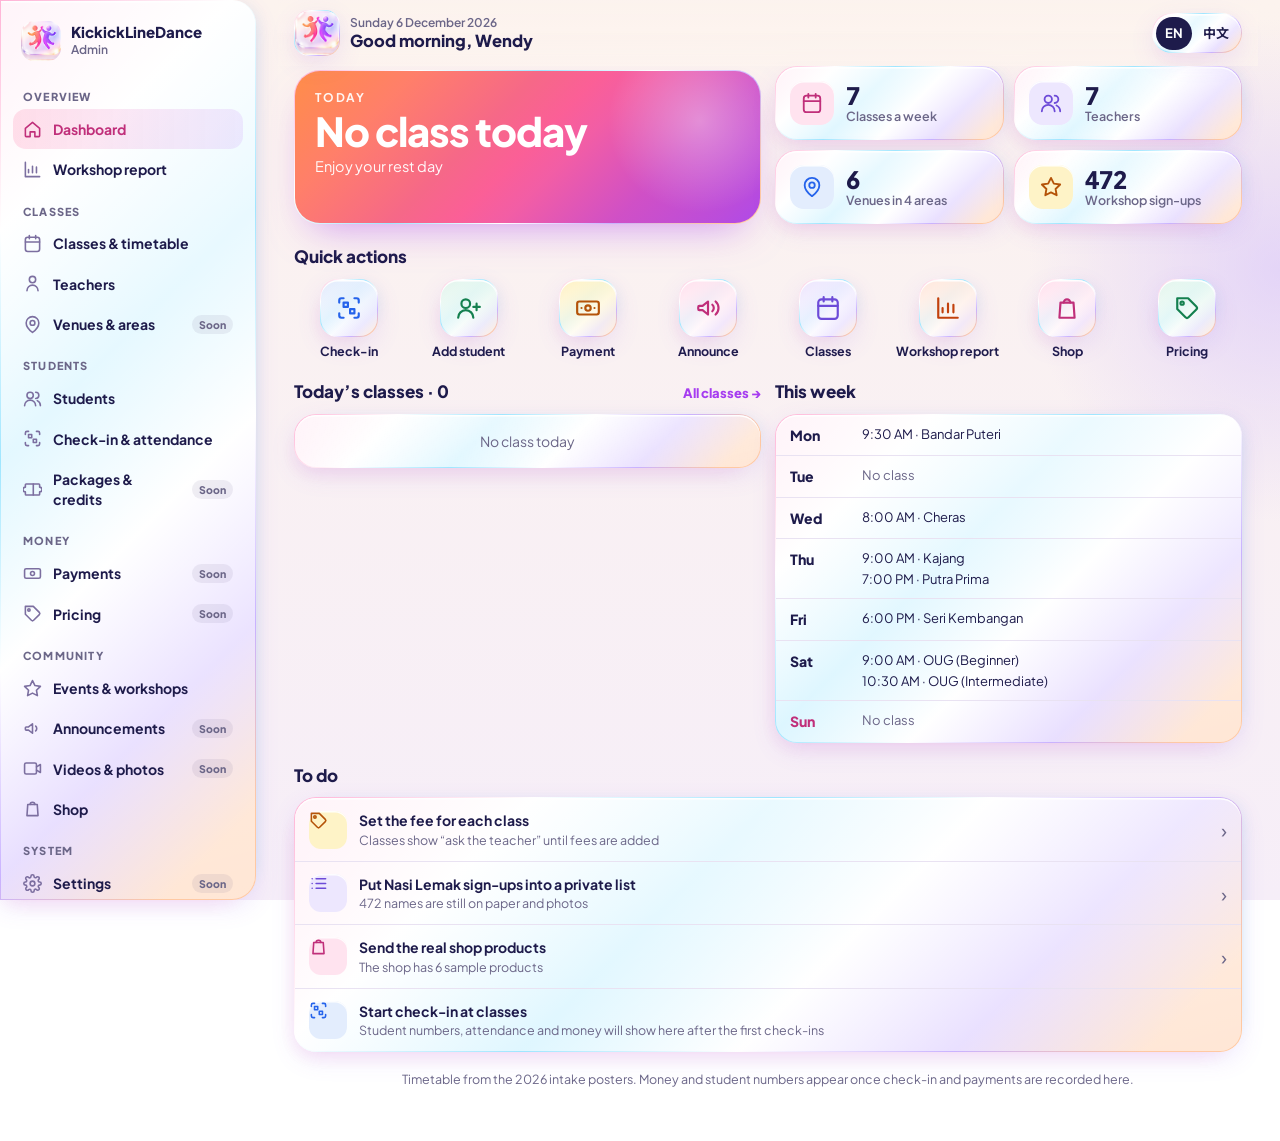
==== commit dc907895: "Students search, event manager (guests, tables, flow, MC script, performances), public sign-up form" ====
--- a/admin.html
+++ b/admin.html
@@ -1,296 +1,296 @@
-<!doctype html>
-<html lang="en">
-<head>
-<meta charset="utf-8">
-<meta name="viewport" content="width=device-width, initial-scale=1, viewport-fit=cover">
-<meta name="robots" content="noindex">
-<title>Admin · KickickLineDance</title>
-<link rel="preconnect" href="https://fonts.googleapis.com">
-<link rel="preconnect" href="https://fonts.gstatic.com" crossorigin>
-<link href="https://fonts.googleapis.com/css2?family=Plus+Jakarta+Sans:wght@500;600;700;800&family=Noto+Sans+SC:wght@500;700;900&display=swap" rel="stylesheet">
-<style>
-/* Layout: Wendy's everyday admin home, phone first (2 columns from 900px): today hero → key numbers → quick actions → today's classes → this week → to-do. Same glass system as the public site. */
-:root{
-  --ink:#1E1B4B; --muted:#6B6688; --faint:#E9E2F2;
-  --rim:linear-gradient(135deg,#FFB3D6 0%,#fff 20%,#9FE6FF 40%,#fff 58%,#C9B2FF 76%,#FFC9A3 92%);
-  --cta:linear-gradient(90deg,#FF8A3D 0%,#FF4F8B 50%,#A63CF0 100%);
-  --good:#1FA971; --goodbg:#E3F6EE; --live:#2563EB; --livebg:#E3EDFD; --warn:#B45309; --warnbg:#FEF3C7;
-  --font:"Plus Jakarta Sans","Noto Sans SC","PingFang SC","Microsoft YaHei",system-ui,sans-serif;
-}
-*{box-sizing:border-box}
-[hidden]{display:none!important}
-html{-webkit-text-size-adjust:100%}
-body{margin:0;color:var(--ink);font-family:var(--font);font-size:15px;line-height:1.45;
-  background:
-    radial-gradient(360px 360px at 0% 0%,rgba(255,205,215,.55),transparent 70%),
-    radial-gradient(360px 360px at 100% 30%,rgba(201,178,255,.45),transparent 70%),
-    radial-gradient(360px 360px at 0% 75%,rgba(255,201,163,.45),transparent 70%),
-    linear-gradient(#FCF3EE,#F6EEF8);
-  background-attachment:fixed;min-height:100vh}
-a{color:inherit}
-button{font:inherit;color:inherit;cursor:pointer}
-button:focus-visible,a:focus-visible{outline:2px solid #A63CF0;outline-offset:2px}
-.app{max-width:980px;margin:0 auto;padding:0 16px 40px}
-.glass,.glass-pill{border:1.3px solid transparent;
-  background:linear-gradient(165deg,rgba(255,255,255,.86),rgba(255,255,255,.55)) padding-box, var(--rim) border-box;
-  -webkit-backdrop-filter:blur(20px) saturate(1.5);backdrop-filter:blur(20px) saturate(1.5);
-  box-shadow:inset 0 1.5px 0 0 rgba(255,255,255,.95), 0 8px 24px 0 rgba(139,92,246,.12), -8px 12px 24px -18px rgba(236,72,153,.3), 10px -4px 22px -18px rgba(6,182,212,.3)}
-.glass{border-radius:22px}
-.glass-pill{border-radius:999px}
-
-header{position:sticky;top:0;z-index:20;padding:calc(10px + env(safe-area-inset-top,0px)) 0 10px;display:flex;align-items:center;gap:10px}
-header::before{content:"";position:absolute;inset:0 -16px;z-index:-1;background:linear-gradient(rgba(252,243,238,.9),rgba(252,243,238,.65));-webkit-backdrop-filter:blur(14px);backdrop-filter:blur(14px)}
-.logo{width:46px;height:46px;border-radius:15px;overflow:hidden;flex-shrink:0;display:block}
-.logo img{width:100%;height:100%;object-fit:cover}
-.who{flex:1;min-width:0}
-.who small{display:block;font-size:12px;color:var(--muted);font-weight:600}
-.who b{display:block;font-size:16.5px;font-weight:800;line-height:1.25}
-.lang{display:flex;padding:3px;gap:2px;flex-shrink:0}
-.lang button{border:0;background:transparent;font-weight:700;font-size:13px;padding:7px 9px;border-radius:999px}
-.lang button[aria-pressed="true"]{background:var(--ink);color:#fff}
-
-section{margin-top:20px}
-.sh{display:flex;align-items:baseline;justify-content:space-between;margin-bottom:10px;gap:10px}
-.sh h2{font-size:17px;margin:0;font-weight:800}
-.sh a{font-size:13px;font-weight:800;color:#A63CF0;text-decoration:none;white-space:nowrap}
-
-/* today hero */
-.hero{border-radius:26px;padding:18px 20px;color:#fff;position:relative;overflow:hidden;border:1.3px solid transparent;margin-top:4px;
-  background:linear-gradient(135deg,rgba(255,138,61,.92),rgba(255,79,139,.9) 50%,rgba(166,60,240,.9)) padding-box,var(--rim) border-box;
-  box-shadow:0 18px 40px -18px rgba(166,60,240,.55)}
-.hero::after{content:"";position:absolute;right:-40px;top:-50px;width:200px;height:200px;border-radius:50%;background:radial-gradient(circle,rgba(255,255,255,.35),transparent 65%)}
-.hero .k{font-size:12px;font-weight:700;letter-spacing:1.4px;text-transform:uppercase;opacity:.92}
-.hero .n{font-size:40px;font-weight:800;line-height:1.05;letter-spacing:-1px;margin:4px 0;font-variant-numeric:tabular-nums}
-.hero .d{font-size:14.5px;opacity:.96;position:relative}
-.hero .next{margin-top:12px;display:inline-flex;gap:8px;align-items:center;background:rgba(255,255,255,.22);border-radius:999px;padding:6px 12px;font-size:13px;font-weight:700;position:relative}
-
-.kpis{display:grid;grid-template-columns:repeat(2,minmax(0,1fr));gap:10px;margin-top:12px}
-.kpi{padding:14px;display:flex;gap:12px;align-items:center;text-decoration:none}
-.ic{width:44px;height:44px;border-radius:14px;display:grid;place-items:center;flex-shrink:0;box-shadow:inset 0 1.5px 0 rgba(255,255,255,.9)}
-.ic svg{width:22px;height:22px}
-.kpi .v{font-size:24px;font-weight:800;line-height:1.1;font-variant-numeric:tabular-nums}
-.kpi .t{font-size:12.5px;color:var(--muted);font-weight:600;line-height:1.3}
-
-/* quick actions */
-.qa{display:grid;grid-template-columns:repeat(4,minmax(0,1fr));gap:10px}
-.qa a,.qa button{border:0;background:transparent;text-decoration:none;display:flex;flex-direction:column;align-items:center;gap:7px;font-size:12.5px;font-weight:700;text-align:center;line-height:1.25;padding:0}
-.qa .tile{width:58px;height:58px;border-radius:18px;display:grid;place-items:center;border:1.3px solid transparent}
-.qa .tile svg{width:26px;height:26px}
-
-/* class lists */
-.list{display:flex;flex-direction:column}
-.row{display:grid;grid-template-columns:62px 1fr auto;gap:10px;align-items:center;padding:12px 14px;border-bottom:1px solid var(--faint)}
-.row:last-child{border-bottom:0}
-.time{text-align:center;line-height:1.1}
-.time b{display:block;font-size:16px;font-variant-numeric:tabular-nums}
-.time span{font-size:11.5px;color:var(--muted)}
-.cls{min-width:0}
-.cls b{display:block;font-size:14.5px;line-height:1.3}
-.cls span{display:block;font-size:12.5px;color:var(--muted);white-space:nowrap;overflow:hidden;text-overflow:ellipsis}
-.st{font-size:12px;font-weight:800;border-radius:999px;padding:4px 10px;white-space:nowrap}
-.st.done{background:#EEEAF4;color:var(--muted)}
-.st.live{background:var(--goodbg);color:var(--good)}
-.st.soon{background:var(--livebg);color:var(--live)}
-.empty{padding:16px;color:var(--muted);font-size:14px;text-align:center}
-
-.week .day{padding:10px 14px;border-bottom:1px solid var(--faint);display:grid;grid-template-columns:62px 1fr;gap:10px;align-items:start}
-.week .day:last-child{border-bottom:0}
-.week .dn{font-weight:800;font-size:14px}
-.week .dn.today{color:#C02F7A}
-.week .ds{font-size:13px;display:flex;flex-direction:column;gap:2px}
-.week .ds span{color:var(--muted)}
-
-/* to-do */
-.todo{display:flex;gap:12px;align-items:center;padding:12px 14px;border-bottom:1px solid var(--faint);text-decoration:none}
-.todo:last-child{border-bottom:0}
-.todo .ic{width:38px;height:38px;border-radius:12px}
-.todo .ic svg{width:19px;height:19px}
-.todo div{flex:1;min-width:0}
-.todo b{display:block;font-size:14px}
-.todo span{display:block;font-size:12.5px;color:var(--muted)}
-.todo i{font-style:normal;font-size:20px;color:var(--muted)}
-
-.foot{margin-top:18px;font-size:12.5px;color:var(--muted);text-align:center}
-.toast{position:fixed;left:50%;bottom:30px;transform:translateX(-50%);background:var(--ink);color:#fff;padding:10px 16px;border-radius:999px;font-weight:700;font-size:14px;z-index:40}
-
-@media (min-width:900px){
-  .top{display:grid;grid-template-columns:1fr 1fr;gap:14px;align-items:stretch}
-  .top .kpis{margin-top:0}
-  .two{display:grid;grid-template-columns:1fr 1fr;gap:14px;align-items:start}
-  .qa{grid-template-columns:repeat(8,minmax(0,1fr))}
-}
-</style>
-</head>
-<body>
-<div class="app">
-  <header>
-    <a class="logo glass" href="./" aria-label="Public site"><img src="app-logo.png" alt=""></a>
-    <div class="who"><small id="today"></small><b data-t="hello"></b></div>
-    <div class="lang glass-pill" role="group" aria-label="Language">
-      <button type="button" data-lang="en" aria-pressed="true">EN</button>
-      <button type="button" data-lang="zh" aria-pressed="false">中文</button>
-    </div>
-  </header>
-
-  <div class="top">
-    <div class="hero">
-      <div class="k" data-t="heroK"></div>
-      <div class="n" id="heroN"></div>
-      <div class="d" id="heroD"></div>
-      <div class="next" id="heroNext"></div>
-    </div>
-    <div class="kpis" id="kpis"></div>
-  </div>
-
-  <section>
-    <div class="sh"><h2 data-t="qaTitle"></h2></div>
-    <div class="qa" id="qa"></div>
-  </section>
-
-  <div class="two">
-    <section>
-      <div class="sh"><h2 id="todayTitle"></h2><a href="classes.html" data-t="allClasses"></a></div>
-      <div class="glass list" id="todayList"></div>
-    </section>
-    <section>
-      <div class="sh"><h2 data-t="weekTitle"></h2></div>
-      <div class="glass week" id="week"></div>
-    </section>
-  </div>
-
-  <section>
-    <div class="sh"><h2 data-t="todoTitle"></h2></div>
-    <div class="glass" id="todo"></div>
-  </section>
-
-  <p class="foot" data-t="foot"></p>
-</div>
-<div class="toast" id="toast" hidden></div>
-
-<script>
-(function(){
-  /* Real weekly timetable (from the intake posters). day: 0=Sun … 6=Sat; end null = not on the poster. */
-  var CLASSES=[
-    {day:1,start:'09:30',end:'11:00',en:['Square Dance · Bandar Puteri','Tip Tap Toe Fitness Studio · Ann Soh & Wendy Loh'],zh:['广场舞 · Bandar Puteri','Tip Tap Toe Fitness Studio · 猫妹 Ann Soh & 猫姐 Wendy']},
-    {day:3,start:'08:00',end:'09:30',en:['Square Dance · Cheras','Komune Living, Tasik Permaisuri · Wendy Loh & Adelyn Pong'],zh:['广场舞 · 蕉赖','Komune Living, Tasik Permaisuri · 猫姐 Wendy & Adelyn Pong']},
-    {day:4,start:'09:00',end:null,en:['Square Dance · Kajang','Kajang Hokkien Association · Jane Tang'],zh:['广场舞 · 加影','加影福建会馆 · Jane Tang 老师']},
-    {day:4,start:'19:00',end:'20:30',en:['Square Dance · Putra Prima','X2 Residency sky lounge · Wiwien Loh & Ann Soh'],zh:['广场舞 · Putra Prima','X2 Residency 空中会所 · Wiwien Loh & Ann Soh']},
-    {day:5,start:'18:00',end:'19:30',en:['Square Dance · Seri Kembangan','Dewan Dr. George Lim Ah Soo · Melvin Tan & Wendy Loh'],zh:['广场舞 · Seri Kembangan','Dewan Dr. George Lim Ah Soo · 猫哥 Melvin & Wendy']},
-    {day:6,start:'09:00',end:'10:30',en:['Square Dance · OUG (Beginner)','Dewan Komuniti OUG · Wendy Loh & Rowena Hu'],zh:['广场舞 · OUG（初级）','华联会所 · Wendy Loh & Rowena Hu']},
-    {day:6,start:'10:30',end:'12:00',en:['Square Dance · OUG (Intermediate)','Dewan Komuniti OUG · Wendy Loh & Rowena Hu'],zh:['广场舞 · OUG（中级）','华联会所 · Wendy Loh & Rowena Hu']}
-  ];
-  var TEACHERS=7, VENUES=6, AREAS=4, EVENT_REG=472;
-  var ICONS={
-    cal:'<svg viewBox="0 0 24 24" fill="none" stroke="currentColor" stroke-width="2" stroke-linecap="round" stroke-linejoin="round"><rect x="3" y="4" width="18" height="18" rx="3"/><path d="M16 2v4M8 2v4M3 10h18"/></svg>',
-    users:'<svg viewBox="0 0 24 24" fill="none" stroke="currentColor" stroke-width="2" stroke-linecap="round" stroke-linejoin="round"><circle cx="9" cy="8" r="4"/><path d="M2 21a7 7 0 0 1 14 0"/><path d="M16 4a4 4 0 0 1 0 8M22 21a7 7 0 0 0-4-6.3"/></svg>',
-    pin:'<svg viewBox="0 0 24 24" fill="none" stroke="currentColor" stroke-width="2" stroke-linecap="round" stroke-linejoin="round"><path d="M20 10c0 6-8 12-8 12s-8-6-8-12a8 8 0 0 1 16 0Z"/><circle cx="12" cy="10" r="3"/></svg>',
-    star:'<svg viewBox="0 0 24 24" fill="none" stroke="currentColor" stroke-width="2" stroke-linecap="round" stroke-linejoin="round"><path d="m12 2 3.1 6.3 6.9 1-5 4.9 1.2 6.8L12 17.8 5.8 21l1.2-6.8-5-4.9 6.9-1z"/></svg>',
-    qr:'<svg viewBox="0 0 24 24" fill="none" stroke="currentColor" stroke-width="2" stroke-linecap="round" stroke-linejoin="round"><path d="M3 7V5a2 2 0 0 1 2-2h2M17 3h2a2 2 0 0 1 2 2v2M21 17v2a2 2 0 0 1-2 2h-2M7 21H5a2 2 0 0 1-2-2v-2"/><rect x="7" y="7" width="4" height="4"/><rect x="13" y="13" width="4" height="4"/></svg>',
-    plus:'<svg viewBox="0 0 24 24" fill="none" stroke="currentColor" stroke-width="2" stroke-linecap="round" stroke-linejoin="round"><circle cx="9" cy="8" r="4"/><path d="M2 21a7 7 0 0 1 14 0M19 8v6M16 11h6"/></svg>',
-    cash:'<svg viewBox="0 0 24 24" fill="none" stroke="currentColor" stroke-width="2" stroke-linecap="round" stroke-linejoin="round"><rect x="2" y="6" width="20" height="12" rx="2"/><circle cx="12" cy="12" r="2.5"/><path d="M6 12h.01M18 12h.01"/></svg>',
-    chart:'<svg viewBox="0 0 24 24" fill="none" stroke="currentColor" stroke-width="2" stroke-linecap="round" stroke-linejoin="round"><path d="M3 3v18h18"/><path d="M7 16v-4M12 16V8M17 16v-7"/></svg>',
-    mega:'<svg viewBox="0 0 24 24" fill="none" stroke="currentColor" stroke-width="2" stroke-linecap="round" stroke-linejoin="round"><path d="M3 11v2a1 1 0 0 0 1 1h3l5 4V6L7 10H4a1 1 0 0 0-1 1Z"/><path d="M16 9a4 4 0 0 1 0 6M19 6a8 8 0 0 1 0 12"/></svg>',
-    bag:'<svg viewBox="0 0 24 24" fill="none" stroke="currentColor" stroke-width="2" stroke-linecap="round" stroke-linejoin="round"><path d="M6 7h12l1 14H5z"/><path d="M9 7a3 3 0 0 1 6 0"/></svg>',
-    tag:'<svg viewBox="0 0 24 24" fill="none" stroke="currentColor" stroke-width="2" stroke-linecap="round" stroke-linejoin="round"><path d="M20.6 13.4 13.4 20.6a2 2 0 0 1-2.8 0L3 13V3h10l7.6 7.6a2 2 0 0 1 0 2.8Z"/><circle cx="7.5" cy="7.5" r="1.5"/></svg>',
-    list:'<svg viewBox="0 0 24 24" fill="none" stroke="currentColor" stroke-width="2" stroke-linecap="round" stroke-linejoin="round"><path d="M9 6h12M9 12h12M9 18h12M4 6h.01M4 12h.01M4 18h.01"/></svg>'
-  };
-  var TINT={pink:['#FFE3EF','#C02F7A'],violet:['#EDE7FE','#6D4BD8'],blue:['#E3EDFD','#2563EB'],green:['#E3F6EE','#14804F'],amber:['#FEF3C7','#B45309'],peach:['#FFE9DE','#C2410C']};
-  var T={
-    en:{hello:'Good morning, Wendy',hello2:'Good afternoon, Wendy',hello3:'Good evening, Wendy',
-      heroK:'Today',classesToday:'{n} classes today',noneToday:'No class today',restDay:'Enjoy your rest day',
-      next:'Next: {t} · {c}',allDone:'All of today’s classes are done',
-      k1:'Classes a week',k2:'Teachers',k3:'Venues in {a} areas',k4:'Workshop sign-ups',
-      qaTitle:'Quick actions',qa:['Check-in','Add student','Payment','Announce','Classes','Workshop report','Shop','Pricing'],
-      todayTitle:'Today’s classes',allClasses:'All classes →',done:'Done',live:'On now',soon:'Later',
-      weekTitle:'This week',todoTitle:'To do',
-      todo:[['Set the fee for each class','Classes show “ask the teacher” until fees are added','tag','amber','classes.html'],
-            ['Put Nasi Lemak sign-ups into a private list','472 names are still on paper and photos','list','violet','events.html'],
-            ['Send the real shop products','The shop has 6 sample products','bag','pink','products.html'],
-            ['Start check-in at classes','Student numbers, attendance and money will show here after the first check-ins','qr','blue',null]],
-      foot:'Timetable from the 2026 intake posters. Money and student numbers appear once check-in and payments are recorded here.',
-      days:['Sun','Mon','Tue','Wed','Thu','Fri','Sat'],noClass:'No class',soonToast:'Coming soon',am:'AM',pm:'PM'},
-    zh:{hello:'早安，Wendy',hello2:'午安，Wendy',hello3:'晚上好，Wendy',
-      heroK:'今天',classesToday:'今天 {n} 堂课',noneToday:'今天没有课',restDay:'好好休息一下',
-      next:'下一堂：{t} · {c}',allDone:'今天的课都上完了',
-      k1:'每周课堂',k2:'老师',k3:'{a} 个地区的场地',k4:'体验日报名',
-      qaTitle:'快捷功能',qa:['扫码签到','新增学生','记录付款','发公告','课程','活动报告','商店','收费方案'],
-      todayTitle:'今日课程',allClasses:'全部课程 →',done:'已完成',live:'进行中',soon:'稍后',
-      weekTitle:'本周课表',todoTitle:'待办事项',
-      todo:[['为每堂课设定学费','课程页目前显示“请向老师询问”','tag','amber','classes.html'],
-            ['把 Nasi Lemak 报名名单整理成私人表格','472 个名字还在纸上和照片里','list','violet','events.html'],
-            ['提供商店的真实商品','商店目前是 6 个示范商品','bag','pink','products.html'],
-            ['开始在课堂扫码签到','开始签到后，学生人数、出席和收款会显示在这里','qr','blue',null]],
-      foot:'课表来自 2026 年招生海报。开始签到和记录付款后，收款与学生人数会显示在这里。',
-      days:['星期日','星期一','星期二','星期三','星期四','星期五','星期六'],noClass:'没有课',soonToast:'即将推出',am:'上午',pm:'下午'}
-  };
-  var st={lang:'en'};
-  try{ if(localStorage.getItem('kld_lang')==='zh') st.lang='zh'; }catch(e){}
-  function el(tag,cls,txt){ var e=document.createElement(tag); if(cls) e.className=cls; if(txt!=null) e.textContent=txt; return e; }
-  function mins(hhmm){ var p=hhmm.split(':'); return +p[0]*60+ +p[1]; }
-  function hm(hhmm){ var p=hhmm.split(':'), h=+p[0]; return {t:((h+11)%12+1)+':'+p[1], ap:h<12?'am':'pm'}; }
-  function icon(name,tint){ var d=el('span','ic'); d.innerHTML=ICONS[name]; d.style.background=TINT[tint][0]; d.style.color=TINT[tint][1]; return d; }
-  var tt; function soon(e){ if(e) e.preventDefault(); var x=document.getElementById('toast'); x.textContent=T[st.lang].soonToast; x.hidden=false; clearTimeout(tt); tt=setTimeout(function(){x.hidden=true;},1600); }
-
-  function render(){
-    var t=T[st.lang], now=new Date(), wd=now.getDay(), nowM=now.getHours()*60+now.getMinutes();
-    document.documentElement.lang=st.lang==='zh'?'zh':'en';
-    document.querySelectorAll('[data-t]').forEach(function(e){ e.textContent=t[e.getAttribute('data-t')]; });
-    document.querySelectorAll('[data-lang]').forEach(function(b){ b.setAttribute('aria-pressed', b.dataset.lang===st.lang); });
-    document.querySelector('[data-t="hello"]').textContent = now.getHours()<12?t.hello:(now.getHours()<18?t.hello2:t.hello3);
-    document.getElementById('today').textContent = now.toLocaleDateString(st.lang==='zh'?'zh-CN':'en-GB',{weekday:'long',day:'numeric',month:'long',year:'numeric'});
-
-    var today=CLASSES.filter(function(c){return c.day===wd;});
-    function status(c){ var s=mins(c.start), e=c.end?mins(c.end):s+90; return nowM>=e?'done':(nowM>=s?'live':'soon'); }
-    document.getElementById('heroN').textContent = today.length ? t.classesToday.replace('{n}',today.length) : t.noneToday;
-    document.getElementById('heroD').textContent = today.length ? today.map(function(c){return c[st.lang][0].split(' · ').slice(1).join(' · ');}).join('  ·  ') : t.restDay;
-    var nx=today.filter(function(c){return status(c)!=='done';})[0], hn=document.getElementById('heroNext');
-    if(today.length){ hn.hidden=false; if(nx){ var h=hm(nx.start); hn.textContent=t.next.replace('{t}',h.t+' '+t[h.ap]).replace('{c}',nx[st.lang][0].split(' · ').pop()); } else hn.textContent=t.allDone; } else hn.hidden=true;
-
-    var K=document.getElementById('kpis'); K.innerHTML='';
-    [[CLASSES.length,t.k1,'cal','pink','classes.html'],[TEACHERS,t.k2,'users','violet','./#teachers'],[VENUES,t.k3.replace('{a}',AREAS),'pin','blue','classes.html'],[EVENT_REG,t.k4,'star','amber','events.html']].forEach(function(k){
-      var a=el('a','kpi glass'); a.href=k[4]; a.appendChild(icon(k[2],k[3]));
-      var d=el('div'); d.appendChild(el('div','v',k[0])); d.appendChild(el('div','t',k[1])); a.appendChild(d); K.appendChild(a);
-    });
-
-    var Q=document.getElementById('qa'); Q.innerHTML='';
-    [['qr','blue',null],['plus','green',null],['cash','amber',null],['mega','pink',null],['cal','violet','classes.html'],['chart','peach','events.html'],['bag','pink','products.html'],['tag','green',null]].forEach(function(q,i){
-      var a=q[2]?el('a'):el('button'); if(q[2]) a.href=q[2]; else { a.type='button'; a.addEventListener('click',soon); }
-      var tile=el('span','tile glass'); tile.innerHTML=ICONS[q[0]]; tile.style.color=TINT[q[1]][1];
-      tile.style.background='linear-gradient(165deg,'+TINT[q[1]][0]+',rgba(255,255,255,.7)) padding-box, var(--rim) border-box';
-      a.appendChild(tile); a.appendChild(document.createTextNode(t.qa[i])); Q.appendChild(a);
-    });
-
-    document.getElementById('todayTitle').textContent=t.todayTitle+' · '+today.length;
-    var L=document.getElementById('todayList'); L.innerHTML='';
-    if(!today.length) L.appendChild(el('div','empty',t.noneToday));
-    today.forEach(function(c){
-      var r=el('div','row'), h=hm(c.start), tm=el('div','time'); tm.appendChild(el('b',null,h.t)); tm.appendChild(el('span',null,t[h.ap])); r.appendChild(tm);
-      var d=el('div','cls'); d.appendChild(el('b',null,c[st.lang][0])); d.appendChild(el('span',null,c[st.lang][1])); r.appendChild(d);
-      var s=status(c); r.appendChild(el('span','st '+s,t[s])); L.appendChild(r);
-    });
-
-    var W=document.getElementById('week'); W.innerHTML='';
-    [1,2,3,4,5,6,0].forEach(function(dn){
-      var list=CLASSES.filter(function(c){return c.day===dn;});
-      var r=el('div','day'); r.appendChild(el('div','dn'+(dn===wd?' today':''),t.days[dn]));
-      var ds=el('div','ds');
-      if(!list.length) ds.appendChild(el('span',null,t.noClass));
-      list.forEach(function(c){ var h=hm(c.start); ds.appendChild(el('div',null,h.t+' '+t[h.ap]+' · '+c[st.lang][0].split(' · ').slice(1).join(' · '))); });
-      r.appendChild(ds); W.appendChild(r);
-    });
-
-    var D=document.getElementById('todo'); D.innerHTML='';
-    t.todo.forEach(function(x){
-      var a=x[4]?el('a','todo'):el('div','todo'); if(x[4]) a.href=x[4];
-      a.appendChild(icon(x[2],x[3])); var d=el('div'); d.appendChild(el('b',null,x[0])); d.appendChild(el('span',null,x[1])); a.appendChild(d);
-      if(x[4]) a.appendChild(el('i',null,'›')); D.appendChild(a);
-    });
-    try{ localStorage.setItem('kld_lang',st.lang); }catch(e){}
-  }
-  document.querySelectorAll('[data-lang]').forEach(function(b){ b.addEventListener('click',function(){ st.lang=b.dataset.lang; render(); }); });
-  render();
-})();
-</script>
-<script src="admin-nav.js" data-active="dashboard"></script>
-</body>
-</html>
+<!doctype html>
+<html lang="en">
+<head>
+<meta charset="utf-8">
+<meta name="viewport" content="width=device-width, initial-scale=1, viewport-fit=cover">
+<meta name="robots" content="noindex">
+<title>Admin · KickickLineDance</title>
+<link rel="preconnect" href="https://fonts.googleapis.com">
+<link rel="preconnect" href="https://fonts.gstatic.com" crossorigin>
+<link href="https://fonts.googleapis.com/css2?family=Plus+Jakarta+Sans:wght@500;600;700;800&family=Noto+Sans+SC:wght@500;700;900&display=swap" rel="stylesheet">
+<style>
+/* Layout: Wendy's everyday admin home, phone first (2 columns from 900px): today hero → key numbers → quick actions → today's classes → this week → to-do. Same glass system as the public site. */
+:root{
+  --ink:#1E1B4B; --muted:#6B6688; --faint:#E9E2F2;
+  --rim:linear-gradient(135deg,#FFB3D6 0%,#fff 20%,#9FE6FF 40%,#fff 58%,#C9B2FF 76%,#FFC9A3 92%);
+  --cta:linear-gradient(90deg,#FF8A3D 0%,#FF4F8B 50%,#A63CF0 100%);
+  --good:#1FA971; --goodbg:#E3F6EE; --live:#2563EB; --livebg:#E3EDFD; --warn:#B45309; --warnbg:#FEF3C7;
+  --font:"Plus Jakarta Sans","Noto Sans SC","PingFang SC","Microsoft YaHei",system-ui,sans-serif;
+}
+*{box-sizing:border-box}
+[hidden]{display:none!important}
+html{-webkit-text-size-adjust:100%}
+body{margin:0;color:var(--ink);font-family:var(--font);font-size:15px;line-height:1.45;
+  background:
+    radial-gradient(360px 360px at 0% 0%,rgba(255,205,215,.55),transparent 70%),
+    radial-gradient(360px 360px at 100% 30%,rgba(201,178,255,.45),transparent 70%),
+    radial-gradient(360px 360px at 0% 75%,rgba(255,201,163,.45),transparent 70%),
+    linear-gradient(#FCF3EE,#F6EEF8);
+  background-attachment:fixed;min-height:100vh}
+a{color:inherit}
+button{font:inherit;color:inherit;cursor:pointer}
+button:focus-visible,a:focus-visible{outline:2px solid #A63CF0;outline-offset:2px}
+.app{max-width:980px;margin:0 auto;padding:0 16px 40px}
+.glass,.glass-pill{border:1.3px solid transparent;
+  background:linear-gradient(165deg,rgba(255,255,255,.86),rgba(255,255,255,.55)) padding-box, var(--rim) border-box;
+  -webkit-backdrop-filter:blur(20px) saturate(1.5);backdrop-filter:blur(20px) saturate(1.5);
+  box-shadow:inset 0 1.5px 0 0 rgba(255,255,255,.95), 0 8px 24px 0 rgba(139,92,246,.12), -8px 12px 24px -18px rgba(236,72,153,.3), 10px -4px 22px -18px rgba(6,182,212,.3)}
+.glass{border-radius:22px}
+.glass-pill{border-radius:999px}
+
+header{position:sticky;top:0;z-index:20;padding:calc(10px + env(safe-area-inset-top,0px)) 0 10px;display:flex;align-items:center;gap:10px}
+header::before{content:"";position:absolute;inset:0 -16px;z-index:-1;background:linear-gradient(rgba(252,243,238,.9),rgba(252,243,238,.65));-webkit-backdrop-filter:blur(14px);backdrop-filter:blur(14px)}
+.logo{width:46px;height:46px;border-radius:15px;overflow:hidden;flex-shrink:0;display:block}
+.logo img{width:100%;height:100%;object-fit:cover}
+.who{flex:1;min-width:0}
+.who small{display:block;font-size:12px;color:var(--muted);font-weight:600}
+.who b{display:block;font-size:16.5px;font-weight:800;line-height:1.25}
+.lang{display:flex;padding:3px;gap:2px;flex-shrink:0}
+.lang button{border:0;background:transparent;font-weight:700;font-size:13px;padding:7px 9px;border-radius:999px}
+.lang button[aria-pressed="true"]{background:var(--ink);color:#fff}
+
+section{margin-top:20px}
+.sh{display:flex;align-items:baseline;justify-content:space-between;margin-bottom:10px;gap:10px}
+.sh h2{font-size:17px;margin:0;font-weight:800}
+.sh a{font-size:13px;font-weight:800;color:#A63CF0;text-decoration:none;white-space:nowrap}
+
+/* today hero */
+.hero{border-radius:26px;padding:18px 20px;color:#fff;position:relative;overflow:hidden;border:1.3px solid transparent;margin-top:4px;
+  background:linear-gradient(135deg,rgba(255,138,61,.92),rgba(255,79,139,.9) 50%,rgba(166,60,240,.9)) padding-box,var(--rim) border-box;
+  box-shadow:0 18px 40px -18px rgba(166,60,240,.55)}
+.hero::after{content:"";position:absolute;right:-40px;top:-50px;width:200px;height:200px;border-radius:50%;background:radial-gradient(circle,rgba(255,255,255,.35),transparent 65%)}
+.hero .k{font-size:12px;font-weight:700;letter-spacing:1.4px;text-transform:uppercase;opacity:.92}
+.hero .n{font-size:40px;font-weight:800;line-height:1.05;letter-spacing:-1px;margin:4px 0;font-variant-numeric:tabular-nums}
+.hero .d{font-size:14.5px;opacity:.96;position:relative}
+.hero .next{margin-top:12px;display:inline-flex;gap:8px;align-items:center;background:rgba(255,255,255,.22);border-radius:999px;padding:6px 12px;font-size:13px;font-weight:700;position:relative}
+
+.kpis{display:grid;grid-template-columns:repeat(2,minmax(0,1fr));gap:10px;margin-top:12px}
+.kpi{padding:14px;display:flex;gap:12px;align-items:center;text-decoration:none}
+.ic{width:44px;height:44px;border-radius:14px;display:grid;place-items:center;flex-shrink:0;box-shadow:inset 0 1.5px 0 rgba(255,255,255,.9)}
+.ic svg{width:22px;height:22px}
+.kpi .v{font-size:24px;font-weight:800;line-height:1.1;font-variant-numeric:tabular-nums}
+.kpi .t{font-size:12.5px;color:var(--muted);font-weight:600;line-height:1.3}
+
+/* quick actions */
+.qa{display:grid;grid-template-columns:repeat(4,minmax(0,1fr));gap:10px}
+.qa a,.qa button{border:0;background:transparent;text-decoration:none;display:flex;flex-direction:column;align-items:center;gap:7px;font-size:12.5px;font-weight:700;text-align:center;line-height:1.25;padding:0}
+.qa .tile{width:58px;height:58px;border-radius:18px;display:grid;place-items:center;border:1.3px solid transparent}
+.qa .tile svg{width:26px;height:26px}
+
+/* class lists */
+.list{display:flex;flex-direction:column}
+.row{display:grid;grid-template-columns:62px 1fr auto;gap:10px;align-items:center;padding:12px 14px;border-bottom:1px solid var(--faint)}
+.row:last-child{border-bottom:0}
+.time{text-align:center;line-height:1.1}
+.time b{display:block;font-size:16px;font-variant-numeric:tabular-nums}
+.time span{font-size:11.5px;color:var(--muted)}
+.cls{min-width:0}
+.cls b{display:block;font-size:14.5px;line-height:1.3}
+.cls span{display:block;font-size:12.5px;color:var(--muted);white-space:nowrap;overflow:hidden;text-overflow:ellipsis}
+.st{font-size:12px;font-weight:800;border-radius:999px;padding:4px 10px;white-space:nowrap}
+.st.done{background:#EEEAF4;color:var(--muted)}
+.st.live{background:var(--goodbg);color:var(--good)}
+.st.soon{background:var(--livebg);color:var(--live)}
+.empty{padding:16px;color:var(--muted);font-size:14px;text-align:center}
+
+.week .day{padding:10px 14px;border-bottom:1px solid var(--faint);display:grid;grid-template-columns:62px 1fr;gap:10px;align-items:start}
+.week .day:last-child{border-bottom:0}
+.week .dn{font-weight:800;font-size:14px}
+.week .dn.today{color:#C02F7A}
+.week .ds{font-size:13px;display:flex;flex-direction:column;gap:2px}
+.week .ds span{color:var(--muted)}
+
+/* to-do */
+.todo{display:flex;gap:12px;align-items:center;padding:12px 14px;border-bottom:1px solid var(--faint);text-decoration:none}
+.todo:last-child{border-bottom:0}
+.todo .ic{width:38px;height:38px;border-radius:12px}
+.todo .ic svg{width:19px;height:19px}
+.todo div{flex:1;min-width:0}
+.todo b{display:block;font-size:14px}
+.todo span{display:block;font-size:12.5px;color:var(--muted)}
+.todo i{font-style:normal;font-size:20px;color:var(--muted)}
+
+.foot{margin-top:18px;font-size:12.5px;color:var(--muted);text-align:center}
+.toast{position:fixed;left:50%;bottom:30px;transform:translateX(-50%);background:var(--ink);color:#fff;padding:10px 16px;border-radius:999px;font-weight:700;font-size:14px;z-index:40}
+
+@media (min-width:900px){
+  .top{display:grid;grid-template-columns:1fr 1fr;gap:14px;align-items:stretch}
+  .top .kpis{margin-top:0}
+  .two{display:grid;grid-template-columns:1fr 1fr;gap:14px;align-items:start}
+  .qa{grid-template-columns:repeat(8,minmax(0,1fr))}
+}
+</style>
+</head>
+<body>
+<div class="app">
+  <header>
+    <a class="logo glass" href="./" aria-label="Public site"><img src="app-logo.png" alt=""></a>
+    <div class="who"><small id="today"></small><b data-t="hello"></b></div>
+    <div class="lang glass-pill" role="group" aria-label="Language">
+      <button type="button" data-lang="en" aria-pressed="true">EN</button>
+      <button type="button" data-lang="zh" aria-pressed="false">中文</button>
+    </div>
+  </header>
+
+  <div class="top">
+    <div class="hero">
+      <div class="k" data-t="heroK"></div>
+      <div class="n" id="heroN"></div>
+      <div class="d" id="heroD"></div>
+      <div class="next" id="heroNext"></div>
+    </div>
+    <div class="kpis" id="kpis"></div>
+  </div>
+
+  <section>
+    <div class="sh"><h2 data-t="qaTitle"></h2></div>
+    <div class="qa" id="qa"></div>
+  </section>
+
+  <div class="two">
+    <section>
+      <div class="sh"><h2 id="todayTitle"></h2><a href="classes.html" data-t="allClasses"></a></div>
+      <div class="glass list" id="todayList"></div>
+    </section>
+    <section>
+      <div class="sh"><h2 data-t="weekTitle"></h2></div>
+      <div class="glass week" id="week"></div>
+    </section>
+  </div>
+
+  <section>
+    <div class="sh"><h2 data-t="todoTitle"></h2></div>
+    <div class="glass" id="todo"></div>
+  </section>
+
+  <p class="foot" data-t="foot"></p>
+</div>
+<div class="toast" id="toast" hidden></div>
+
+<script>
+(function(){
+  /* Real weekly timetable (from the intake posters). day: 0=Sun … 6=Sat; end null = not on the poster. */
+  var CLASSES=[
+    {day:1,start:'09:30',end:'11:00',en:['Square Dance · Bandar Puteri','Tip Tap Toe Fitness Studio · Ann Soh & Wendy Loh'],zh:['广场舞 · Bandar Puteri','Tip Tap Toe Fitness Studio · 猫妹 Ann Soh & 猫姐 Wendy']},
+    {day:3,start:'08:00',end:'09:30',en:['Square Dance · Cheras','Komune Living, Tasik Permaisuri · Wendy Loh & Adelyn Pong'],zh:['广场舞 · 蕉赖','Komune Living, Tasik Permaisuri · 猫姐 Wendy & Adelyn Pong']},
+    {day:4,start:'09:00',end:null,en:['Square Dance · Kajang','Kajang Hokkien Association · Jane Tang'],zh:['广场舞 · 加影','加影福建会馆 · Jane Tang 老师']},
+    {day:4,start:'19:00',end:'20:30',en:['Square Dance · Putra Prima','X2 Residency sky lounge · Wiwien Loh & Ann Soh'],zh:['广场舞 · Putra Prima','X2 Residency 空中会所 · Wiwien Loh & Ann Soh']},
+    {day:5,start:'18:00',end:'19:30',en:['Square Dance · Seri Kembangan','Dewan Dr. George Lim Ah Soo · Melvin Tan & Wendy Loh'],zh:['广场舞 · Seri Kembangan','Dewan Dr. George Lim Ah Soo · 猫哥 Melvin & Wendy']},
+    {day:6,start:'09:00',end:'10:30',en:['Square Dance · OUG (Beginner)','Dewan Komuniti OUG · Wendy Loh & Rowena Hu'],zh:['广场舞 · OUG（初级）','华联会所 · Wendy Loh & Rowena Hu']},
+    {day:6,start:'10:30',end:'12:00',en:['Square Dance · OUG (Intermediate)','Dewan Komuniti OUG · Wendy Loh & Rowena Hu'],zh:['广场舞 · OUG（中级）','华联会所 · Wendy Loh & Rowena Hu']}
+  ];
+  var TEACHERS=7, VENUES=6, AREAS=4, EVENT_REG=472;
+  var ICONS={
+    cal:'<svg viewBox="0 0 24 24" fill="none" stroke="currentColor" stroke-width="2" stroke-linecap="round" stroke-linejoin="round"><rect x="3" y="4" width="18" height="18" rx="3"/><path d="M16 2v4M8 2v4M3 10h18"/></svg>',
+    users:'<svg viewBox="0 0 24 24" fill="none" stroke="currentColor" stroke-width="2" stroke-linecap="round" stroke-linejoin="round"><circle cx="9" cy="8" r="4"/><path d="M2 21a7 7 0 0 1 14 0"/><path d="M16 4a4 4 0 0 1 0 8M22 21a7 7 0 0 0-4-6.3"/></svg>',
+    pin:'<svg viewBox="0 0 24 24" fill="none" stroke="currentColor" stroke-width="2" stroke-linecap="round" stroke-linejoin="round"><path d="M20 10c0 6-8 12-8 12s-8-6-8-12a8 8 0 0 1 16 0Z"/><circle cx="12" cy="10" r="3"/></svg>',
+    star:'<svg viewBox="0 0 24 24" fill="none" stroke="currentColor" stroke-width="2" stroke-linecap="round" stroke-linejoin="round"><path d="m12 2 3.1 6.3 6.9 1-5 4.9 1.2 6.8L12 17.8 5.8 21l1.2-6.8-5-4.9 6.9-1z"/></svg>',
+    qr:'<svg viewBox="0 0 24 24" fill="none" stroke="currentColor" stroke-width="2" stroke-linecap="round" stroke-linejoin="round"><path d="M3 7V5a2 2 0 0 1 2-2h2M17 3h2a2 2 0 0 1 2 2v2M21 17v2a2 2 0 0 1-2 2h-2M7 21H5a2 2 0 0 1-2-2v-2"/><rect x="7" y="7" width="4" height="4"/><rect x="13" y="13" width="4" height="4"/></svg>',
+    plus:'<svg viewBox="0 0 24 24" fill="none" stroke="currentColor" stroke-width="2" stroke-linecap="round" stroke-linejoin="round"><circle cx="9" cy="8" r="4"/><path d="M2 21a7 7 0 0 1 14 0M19 8v6M16 11h6"/></svg>',
+    cash:'<svg viewBox="0 0 24 24" fill="none" stroke="currentColor" stroke-width="2" stroke-linecap="round" stroke-linejoin="round"><rect x="2" y="6" width="20" height="12" rx="2"/><circle cx="12" cy="12" r="2.5"/><path d="M6 12h.01M18 12h.01"/></svg>',
+    chart:'<svg viewBox="0 0 24 24" fill="none" stroke="currentColor" stroke-width="2" stroke-linecap="round" stroke-linejoin="round"><path d="M3 3v18h18"/><path d="M7 16v-4M12 16V8M17 16v-7"/></svg>',
+    mega:'<svg viewBox="0 0 24 24" fill="none" stroke="currentColor" stroke-width="2" stroke-linecap="round" stroke-linejoin="round"><path d="M3 11v2a1 1 0 0 0 1 1h3l5 4V6L7 10H4a1 1 0 0 0-1 1Z"/><path d="M16 9a4 4 0 0 1 0 6M19 6a8 8 0 0 1 0 12"/></svg>',
+    bag:'<svg viewBox="0 0 24 24" fill="none" stroke="currentColor" stroke-width="2" stroke-linecap="round" stroke-linejoin="round"><path d="M6 7h12l1 14H5z"/><path d="M9 7a3 3 0 0 1 6 0"/></svg>',
+    tag:'<svg viewBox="0 0 24 24" fill="none" stroke="currentColor" stroke-width="2" stroke-linecap="round" stroke-linejoin="round"><path d="M20.6 13.4 13.4 20.6a2 2 0 0 1-2.8 0L3 13V3h10l7.6 7.6a2 2 0 0 1 0 2.8Z"/><circle cx="7.5" cy="7.5" r="1.5"/></svg>',
+    list:'<svg viewBox="0 0 24 24" fill="none" stroke="currentColor" stroke-width="2" stroke-linecap="round" stroke-linejoin="round"><path d="M9 6h12M9 12h12M9 18h12M4 6h.01M4 12h.01M4 18h.01"/></svg>'
+  };
+  var TINT={pink:['#FFE3EF','#C02F7A'],violet:['#EDE7FE','#6D4BD8'],blue:['#E3EDFD','#2563EB'],green:['#E3F6EE','#14804F'],amber:['#FEF3C7','#B45309'],peach:['#FFE9DE','#C2410C']};
+  var T={
+    en:{hello:'Good morning, Wendy',hello2:'Good afternoon, Wendy',hello3:'Good evening, Wendy',
+      heroK:'Today',classesToday:'{n} classes today',noneToday:'No class today',restDay:'Enjoy your rest day',
+      next:'Next: {t} · {c}',allDone:'All of today’s classes are done',
+      k1:'Classes a week',k2:'Teachers',k3:'Venues in {a} areas',k4:'Workshop sign-ups',
+      qaTitle:'Quick actions',qa:['Check-in','Add student','Payment','Announce','Classes','Workshop report','Shop','Pricing'],
+      todayTitle:'Today’s classes',allClasses:'All classes →',done:'Done',live:'On now',soon:'Later',
+      weekTitle:'This week',todoTitle:'To do',
+      todo:[['Set the fee for each class','Classes show “ask the teacher” until fees are added','tag','amber','classes.html'],
+            ['Put Nasi Lemak sign-ups into a private list','472 names are still on paper and photos','list','violet','events.html'],
+            ['Send the real shop products','The shop has 6 sample products','bag','pink','products.html'],
+            ['Start check-in at classes','Student numbers, attendance and money will show here after the first check-ins','qr','blue',null]],
+      foot:'Timetable from the 2026 intake posters. Money and student numbers appear once check-in and payments are recorded here.',
+      days:['Sun','Mon','Tue','Wed','Thu','Fri','Sat'],noClass:'No class',soonToast:'Coming soon',am:'AM',pm:'PM'},
+    zh:{hello:'早安，Wendy',hello2:'午安，Wendy',hello3:'晚上好，Wendy',
+      heroK:'今天',classesToday:'今天 {n} 堂课',noneToday:'今天没有课',restDay:'好好休息一下',
+      next:'下一堂：{t} · {c}',allDone:'今天的课都上完了',
+      k1:'每周课堂',k2:'老师',k3:'{a} 个地区的场地',k4:'体验日报名',
+      qaTitle:'快捷功能',qa:['扫码签到','新增学生','记录付款','发公告','课程','活动报告','商店','收费方案'],
+      todayTitle:'今日课程',allClasses:'全部课程 →',done:'已完成',live:'进行中',soon:'稍后',
+      weekTitle:'本周课表',todoTitle:'待办事项',
+      todo:[['为每堂课设定学费','课程页目前显示“请向老师询问”','tag','amber','classes.html'],
+            ['把 Nasi Lemak 报名名单整理成私人表格','472 个名字还在纸上和照片里','list','violet','events.html'],
+            ['提供商店的真实商品','商店目前是 6 个示范商品','bag','pink','products.html'],
+            ['开始在课堂扫码签到','开始签到后，学生人数、出席和收款会显示在这里','qr','blue',null]],
+      foot:'课表来自 2026 年招生海报。开始签到和记录付款后，收款与学生人数会显示在这里。',
+      days:['星期日','星期一','星期二','星期三','星期四','星期五','星期六'],noClass:'没有课',soonToast:'即将推出',am:'上午',pm:'下午'}
+  };
+  var st={lang:'en'};
+  try{ if(localStorage.getItem('kld_lang')==='zh') st.lang='zh'; }catch(e){}
+  function el(tag,cls,txt){ var e=document.createElement(tag); if(cls) e.className=cls; if(txt!=null) e.textContent=txt; return e; }
+  function mins(hhmm){ var p=hhmm.split(':'); return +p[0]*60+ +p[1]; }
+  function hm(hhmm){ var p=hhmm.split(':'), h=+p[0]; return {t:((h+11)%12+1)+':'+p[1], ap:h<12?'am':'pm'}; }
+  function icon(name,tint){ var d=el('span','ic'); d.innerHTML=ICONS[name]; d.style.background=TINT[tint][0]; d.style.color=TINT[tint][1]; return d; }
+  var tt; function soon(e){ if(e) e.preventDefault(); var x=document.getElementById('toast'); x.textContent=T[st.lang].soonToast; x.hidden=false; clearTimeout(tt); tt=setTimeout(function(){x.hidden=true;},1600); }
+
+  function render(){
+    var t=T[st.lang], now=new Date(), wd=now.getDay(), nowM=now.getHours()*60+now.getMinutes();
+    document.documentElement.lang=st.lang==='zh'?'zh':'en';
+    document.querySelectorAll('[data-t]').forEach(function(e){ e.textContent=t[e.getAttribute('data-t')]; });
+    document.querySelectorAll('[data-lang]').forEach(function(b){ b.setAttribute('aria-pressed', b.dataset.lang===st.lang); });
+    document.querySelector('[data-t="hello"]').textContent = now.getHours()<12?t.hello:(now.getHours()<18?t.hello2:t.hello3);
+    document.getElementById('today').textContent = now.toLocaleDateString(st.lang==='zh'?'zh-CN':'en-GB',{weekday:'long',day:'numeric',month:'long',year:'numeric'});
+
+    var today=CLASSES.filter(function(c){return c.day===wd;});
+    function status(c){ var s=mins(c.start), e=c.end?mins(c.end):s+90; return nowM>=e?'done':(nowM>=s?'live':'soon'); }
+    document.getElementById('heroN').textContent = today.length ? t.classesToday.replace('{n}',today.length) : t.noneToday;
+    document.getElementById('heroD').textContent = today.length ? today.map(function(c){return c[st.lang][0].split(' · ').slice(1).join(' · ');}).join('  ·  ') : t.restDay;
+    var nx=today.filter(function(c){return status(c)!=='done';})[0], hn=document.getElementById('heroNext');
+    if(today.length){ hn.hidden=false; if(nx){ var h=hm(nx.start); hn.textContent=t.next.replace('{t}',h.t+' '+t[h.ap]).replace('{c}',nx[st.lang][0].split(' · ').pop()); } else hn.textContent=t.allDone; } else hn.hidden=true;
+
+    var K=document.getElementById('kpis'); K.innerHTML='';
+    [[CLASSES.length,t.k1,'cal','pink','classes.html'],[TEACHERS,t.k2,'users','violet','./#teachers'],[VENUES,t.k3.replace('{a}',AREAS),'pin','blue','classes.html'],[EVENT_REG,t.k4,'star','amber','events.html']].forEach(function(k){
+      var a=el('a','kpi glass'); a.href=k[4]; a.appendChild(icon(k[2],k[3]));
+      var d=el('div'); d.appendChild(el('div','v',k[0])); d.appendChild(el('div','t',k[1])); a.appendChild(d); K.appendChild(a);
+    });
+
+    var Q=document.getElementById('qa'); Q.innerHTML='';
+    [['qr','blue',null],['plus','green','students.html'],['cash','amber',null],['mega','pink',null],['cal','violet','classes.html'],['chart','peach','events.html'],['bag','pink','products.html'],['tag','green',null]].forEach(function(q,i){
+      var a=q[2]?el('a'):el('button'); if(q[2]) a.href=q[2]; else { a.type='button'; a.addEventListener('click',soon); }
+      var tile=el('span','tile glass'); tile.innerHTML=ICONS[q[0]]; tile.style.color=TINT[q[1]][1];
+      tile.style.background='linear-gradient(165deg,'+TINT[q[1]][0]+',rgba(255,255,255,.7)) padding-box, var(--rim) border-box';
+      a.appendChild(tile); a.appendChild(document.createTextNode(t.qa[i])); Q.appendChild(a);
+    });
+
+    document.getElementById('todayTitle').textContent=t.todayTitle+' · '+today.length;
+    var L=document.getElementById('todayList'); L.innerHTML='';
+    if(!today.length) L.appendChild(el('div','empty',t.noneToday));
+    today.forEach(function(c){
+      var r=el('div','row'), h=hm(c.start), tm=el('div','time'); tm.appendChild(el('b',null,h.t)); tm.appendChild(el('span',null,t[h.ap])); r.appendChild(tm);
+      var d=el('div','cls'); d.appendChild(el('b',null,c[st.lang][0])); d.appendChild(el('span',null,c[st.lang][1])); r.appendChild(d);
+      var s=status(c); r.appendChild(el('span','st '+s,t[s])); L.appendChild(r);
+    });
+
+    var W=document.getElementById('week'); W.innerHTML='';
+    [1,2,3,4,5,6,0].forEach(function(dn){
+      var list=CLASSES.filter(function(c){return c.day===dn;});
+      var r=el('div','day'); r.appendChild(el('div','dn'+(dn===wd?' today':''),t.days[dn]));
+      var ds=el('div','ds');
+      if(!list.length) ds.appendChild(el('span',null,t.noClass));
+      list.forEach(function(c){ var h=hm(c.start); ds.appendChild(el('div',null,h.t+' '+t[h.ap]+' · '+c[st.lang][0].split(' · ').slice(1).join(' · '))); });
+      r.appendChild(ds); W.appendChild(r);
+    });
+
+    var D=document.getElementById('todo'); D.innerHTML='';
+    t.todo.forEach(function(x){
+      var a=x[4]?el('a','todo'):el('div','todo'); if(x[4]) a.href=x[4];
+      a.appendChild(icon(x[2],x[3])); var d=el('div'); d.appendChild(el('b',null,x[0])); d.appendChild(el('span',null,x[1])); a.appendChild(d);
+      if(x[4]) a.appendChild(el('i',null,'›')); D.appendChild(a);
+    });
+    try{ localStorage.setItem('kld_lang',st.lang); }catch(e){}
+  }
+  document.querySelectorAll('[data-lang]').forEach(function(b){ b.addEventListener('click',function(){ st.lang=b.dataset.lang; render(); }); });
+  render();
+})();
+</script>
+<script src="admin-nav.js" data-active="dashboard"></script>
+</body>
+</html>
